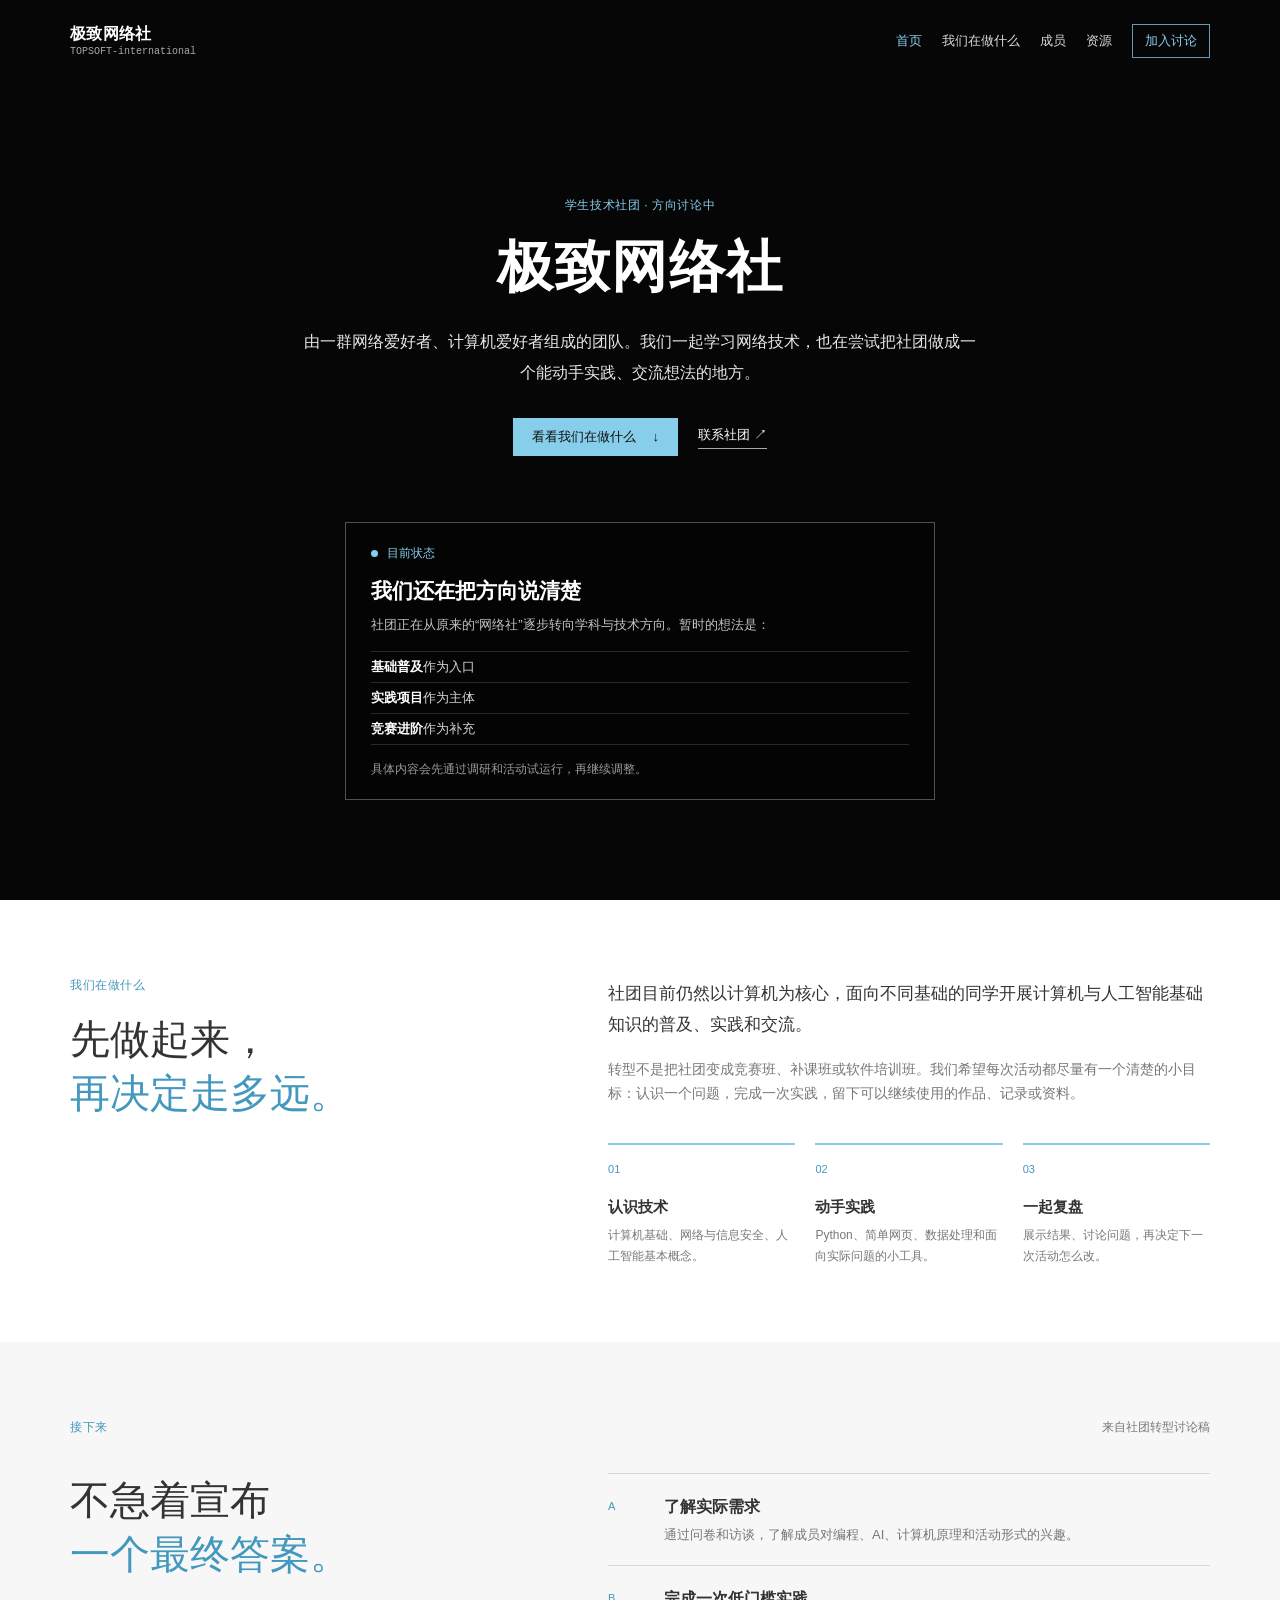
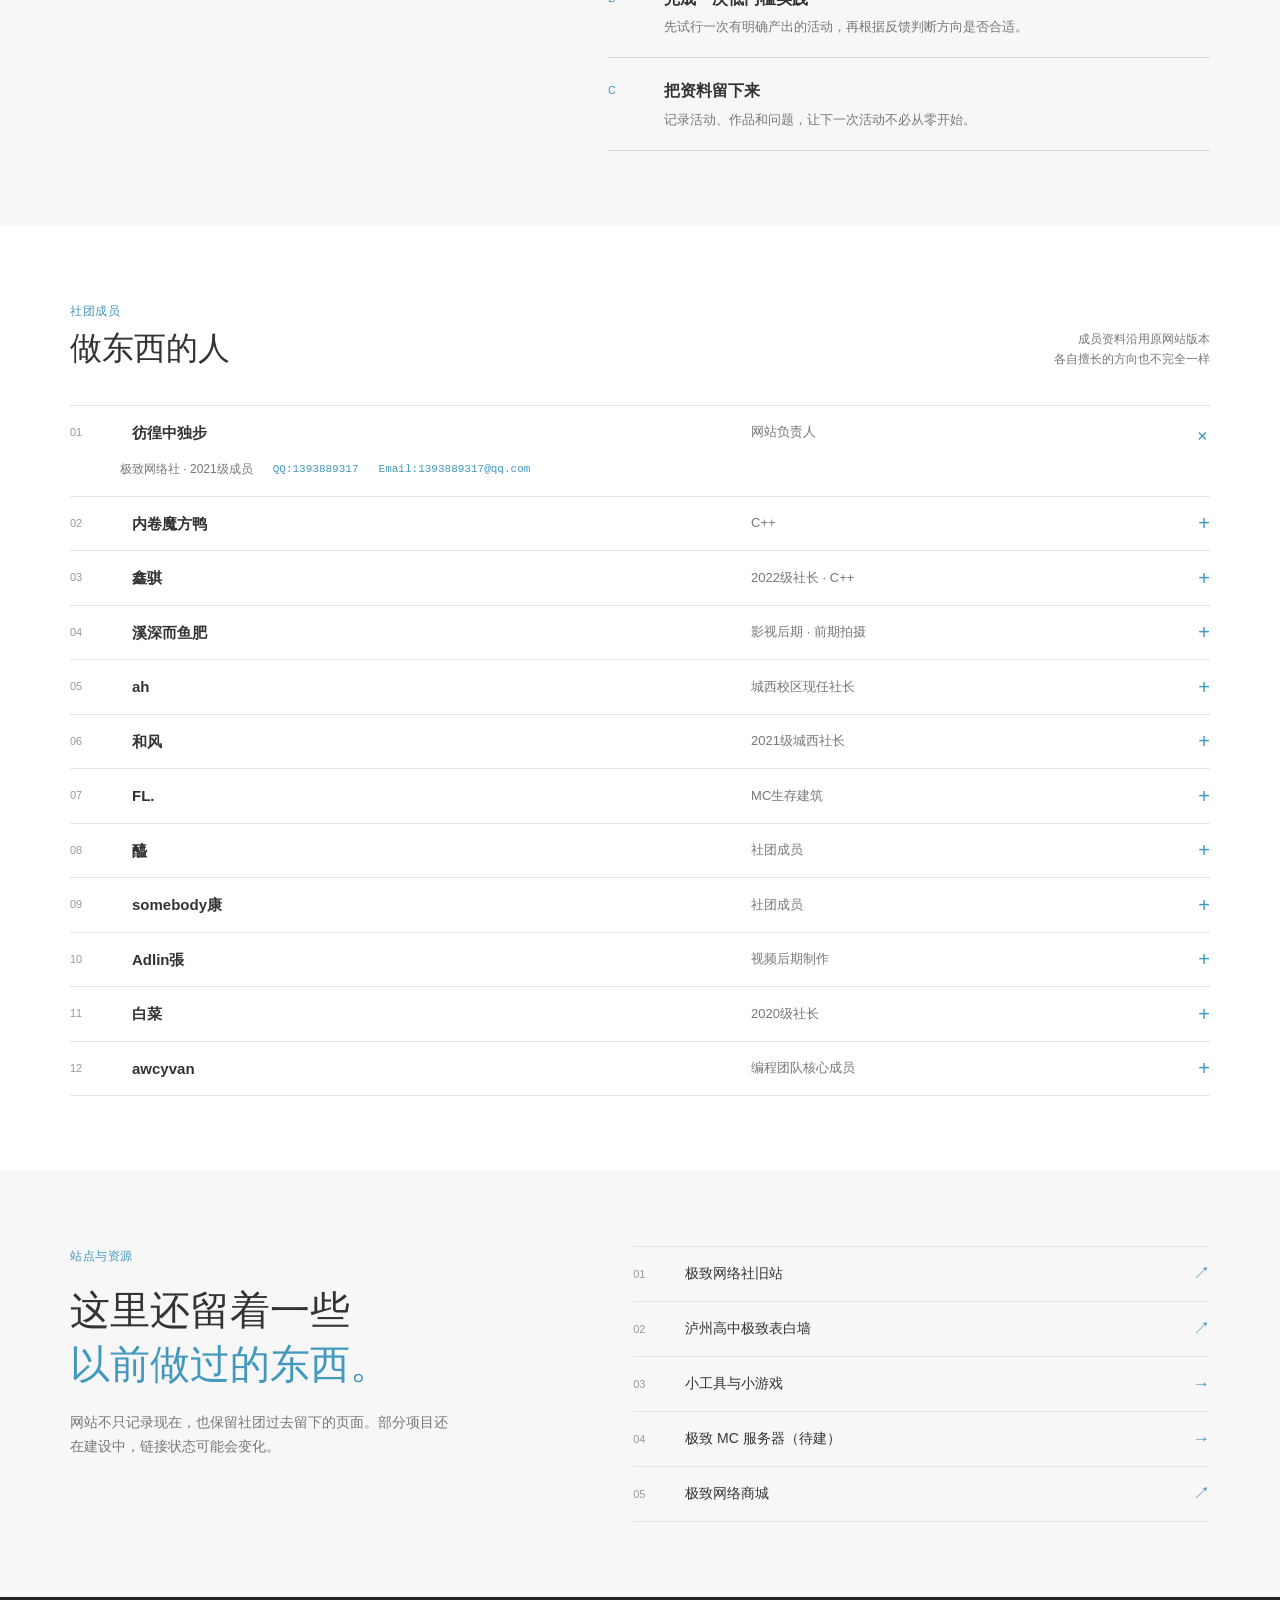
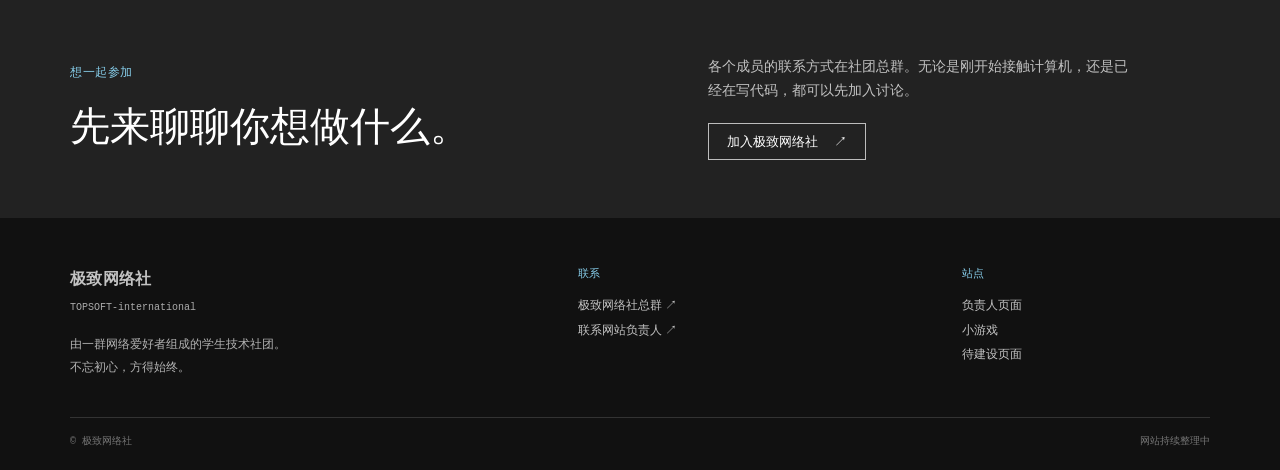
==== index.html @ 4ab28e4f "v0.1 (with ai)" ====
<!doctype html>
<html lang="zh-CN">
<head>
  <meta charset="utf-8">
  <meta name="viewport" content="width=device-width, initial-scale=1">
  <title>极致网络社 · TOPSOFT-international</title>
  <meta name="description" content="极致网络社 TOPSOFT-international：由高中生维护的计算机技术社团。">
  <meta name="author" content="极致网络社">
  <link rel="icon" href="static/vge.ico">
  <link rel="stylesheet" href="static/css/modern.css">
</head>
<body>
  <a class="skip-link" href="#main">跳到主要内容</a>

  <header class="site-header" id="header">
    <div class="shell header-inner">
      <a class="brand" href="#top" aria-label="返回首页">
        <span>
          <strong>极致网络社</strong>
          <small>TOPSOFT-international</small>
        </span>
      </a>

      <button class="menu-toggle" type="button" aria-expanded="false" aria-controls="site-nav">
        <span class="menu-icon" aria-hidden="true"><i></i><i></i><i></i></span>
        <span class="sr-only">打开导航</span>
      </button>

      <nav class="site-nav" id="site-nav" aria-label="主导航">
        <a class="is-active" href="#top">首页</a>
        <a href="#about">我们在做什么</a>
        <a href="#team">成员</a>
        <a href="#resources">资源</a>
        <a class="nav-join" href="https://qm.qq.com/cgi-bin/qm/qr?k=X78BXS3GPqKQI8qZFkBOYeE2OFZiVRZ5&amp;jump_from=webapi&amp;authKey=dlEL1zpl6dccUEoHBJ4lcfcyebdSodxH7apOvu3MW9T4zhwl5leeJUyWDfdWJ1bE" target="_blank" rel="noopener">加入讨论</a>
      </nav>
    </div>
  </header>

  <main id="main">
    <section class="hero" id="top" aria-labelledby="hero-title">
      <div class="shell hero-grid">
        <div class="hero-copy">
          <p class="eyebrow">学生技术社团 · 方向讨论中</p>
          <h1 id="hero-title">极致网络社</h1>
          <p class="hero-lead">由一群网络爱好者、计算机爱好者组成的团队。我们一起学习网络技术，也在尝试把社团做成一个能动手实践、交流想法的地方。</p>
          <div class="hero-actions">
            <a class="button button-primary" href="#about">看看我们在做什么 <span aria-hidden="true">↓</span></a>
            <a class="text-link" href="https://qm.qq.com/cgi-bin/qm/qr?k=X78BXS3GPqKQI8qZFkBOYeE2OFZiVRZ5&amp;jump_from=webapi&amp;authKey=dlEL1zpl6dccUEoHBJ4lcfcyebdSodxH7apOvu3MW9T4zhwl5leeJUyWDfdWJ1bE" target="_blank" rel="noopener">联系社团 <span aria-hidden="true">↗</span></a>
          </div>
        </div>

        <aside class="direction-note" aria-labelledby="direction-title">
          <div class="note-topline"><span class="status-dot" aria-hidden="true"></span> 目前状态</div>
          <h2 id="direction-title">我们还在把方向说清楚</h2>
          <p>社团正在从原来的“网络社”逐步转向学科与技术方向。暂时的想法是：</p>
          <ul>
            <li><strong>基础普及</strong>作为入口</li>
            <li><strong>实践项目</strong>作为主体</li>
            <li><strong>竞赛进阶</strong>作为补充</li>
          </ul>
          <p class="note-foot">具体内容会先通过调研和活动试运行，再继续调整。</p>
        </aside>
      </div>
    </section>

    <section class="section intro-section" id="about" aria-labelledby="about-title">
      <div class="shell two-column">
        <div class="section-heading">
          <p class="eyebrow">我们在做什么</p>
          <h2 id="about-title">先做起来，<br><em>再决定走多远。</em></h2>
        </div>
        <div class="section-copy">
          <p class="lead">社团目前仍然以计算机为核心，面向不同基础的同学开展计算机与人工智能基础知识的普及、实践和交流。</p>
          <p>转型不是把社团变成竞赛班、补课班或软件培训班。我们希望每次活动都尽量有一个清楚的小目标：认识一个问题，完成一次实践，留下可以继续使用的作品、记录或资料。</p>
          <div class="principles" aria-label="社团当前的三个方向">
            <div class="principle"><span>01</span><h3>认识技术</h3><p>计算机基础、网络与信息安全、人工智能基本概念。</p></div>
            <div class="principle"><span>02</span><h3>动手实践</h3><p>Python、简单网页、数据处理和面向实际问题的小工具。</p></div>
            <div class="principle"><span>03</span><h3>一起复盘</h3><p>展示结果、讨论问题，再决定下一次活动怎么改。</p></div>
          </div>
        </div>
      </div>
    </section>

    <section class="section plan-section" aria-labelledby="plan-title">
      <div class="shell">
        <div class="section-label-row">
          <p class="eyebrow">接下来</p>
          <p class="section-aside">来自社团转型讨论稿</p>
        </div>
        <div class="plan-layout">
          <h2 id="plan-title">不急着宣布<br><em>一个最终答案。</em></h2>
          <div class="plan-list">
            <div class="plan-item"><span class="plan-number">A</span><div><h3>了解实际需求</h3><p>通过问卷和访谈，了解成员对编程、AI、计算机原理和活动形式的兴趣。</p></div></div>
            <div class="plan-item"><span class="plan-number">B</span><div><h3>完成一次低门槛实践</h3><p>先试行一次有明确产出的活动，再根据反馈判断方向是否合适。</p></div></div>
            <div class="plan-item"><span class="plan-number">C</span><div><h3>把资料留下来</h3><p>记录活动、作品和问题，让下一次活动不必从零开始。</p></div></div>
          </div>
        </div>
      </div>
    </section>

    <section class="section team-section" id="team" aria-labelledby="team-title">
      <div class="shell">
        <div class="section-label-row">
          <div><p class="eyebrow">社团成员</p><h2 id="team-title">做东西的人</h2></div>
          <p class="section-aside">成员资料沿用原网站版本<br>各自擅长的方向也不完全一样</p>
        </div>
        <div class="member-list">
          <details class="member" open><summary><span class="member-index">01</span><span class="member-name">彷徨中独步</span><span class="member-role">网站负责人</span><span class="member-arrow">+</span></summary><div class="member-info">极致网络社 · 2021级成员 <span>QQ:1393889317</span> <span>Email:1393889317@qq.com</span></div></details>
          <details class="member"><summary><span class="member-index">02</span><span class="member-name">内卷魔方鸭</span><span class="member-role">C++</span><span class="member-arrow">+</span></summary><div class="member-info">极致网络社 · 2022级成员 <span>QQ:3260893736</span> <span>Email:3260893736@qq.com</span></div></details>
          <details class="member"><summary><span class="member-index">03</span><span class="member-name">鑫骐</span><span class="member-role">2022级社长 · C++</span><span class="member-arrow">+</span></summary><div class="member-info">极致网络社 <span>QQ:3156477473</span> <span>Email:3156477473@qq.com</span></div></details>
          <details class="member"><summary><span class="member-index">04</span><span class="member-name">溪深而鱼肥</span><span class="member-role">影视后期 · 前期拍摄</span><span class="member-arrow">+</span></summary><div class="member-info">极致网络社 · 2021级社长 <span>QQ:2494812413</span> <span>Email:2494812413@qq.com</span></div></details>
          <details class="member"><summary><span class="member-index">05</span><span class="member-name">ah</span><span class="member-role">城西校区现任社长</span><span class="member-arrow">+</span></summary><div class="member-info">极致网络社 · 2022级成员 <span>QQ:3565756799</span> <span>Email:3565756799@qq.com</span></div></details>
          <details class="member"><summary><span class="member-index">06</span><span class="member-name">和风</span><span class="member-role">2021级城西社长</span><span class="member-arrow">+</span></summary><div class="member-info">极致网络社 <span>QQ:2325194851</span> <span>Email:2325194851@qq.com</span></div></details>
          <details class="member"><summary><span class="member-index">07</span><span class="member-name">FL.</span><span class="member-role">MC生存建筑</span><span class="member-arrow">+</span></summary><div class="member-info">极致网络社 · 2022级成员 <span>QQ:2775184711</span> <span>Email:2775184711@qq.com</span></div></details>
          <details class="member"><summary><span class="member-index">08</span><span class="member-name">醯</span><span class="member-role">社团成员</span><span class="member-arrow">+</span></summary><div class="member-info">极致网络社 · 2022级成员 <span>QQ:1719387447</span> <span>Email:1719387447@qq.com</span></div></details>
          <details class="member"><summary><span class="member-index">09</span><span class="member-name">somebody康</span><span class="member-role">社团成员</span><span class="member-arrow">+</span></summary><div class="member-info">极致网络社 · 2021级成员 · 抽象带师，超级舟批（应本人要求修改） <span>QQ:2579311246</span> <span>Email:2579311246@qq.com</span></div></details>
          <details class="member"><summary><span class="member-index">10</span><span class="member-name">Adlin張</span><span class="member-role">视频后期制作</span><span class="member-arrow">+</span></summary><div class="member-info">极致网络社 · 2019级成员 <span>QQ:2430956729</span> <span>Email:2430956729@qq.com</span></div></details>
          <details class="member"><summary><span class="member-index">11</span><span class="member-name">白菜</span><span class="member-role">2020级社长</span><span class="member-arrow">+</span></summary><div class="member-info">极致网络社 · 应本人要求暂时留空 <span>QQ:1229495152</span> <span>Email:1229495152@qq.com</span></div></details>
          <details class="member"><summary><span class="member-index">12</span><span class="member-name">awcyvan</span><span class="member-role">编程团队核心成员</span><span class="member-arrow">+</span></summary><div class="member-info">极致网络社 · 2021级成员 <a href="awcyvan.html">查看负责人页面 →</a> <span>QQ:3107918016</span> <span>Email:3107918016@qq.com</span></div></details>
        </div>
      </div>
    </section>

    <section class="section resources-section" id="resources" aria-labelledby="resources-title">
      <div class="shell resources-layout">
        <div>
          <p class="eyebrow">站点与资源</p>
          <h2 id="resources-title">这里还留着一些<br><em>以前做过的东西。</em></h2>
          <p class="resource-intro">网站不只记录现在，也保留社团过去留下的页面。部分项目还在建设中，链接状态可能会变化。</p>
        </div>
        <div class="resource-links">
          <a href="https://awcyvan.github.io/exclub.github.io/" target="_blank" rel="noopener"><span>01</span><strong>极致网络社旧站</strong><i>↗</i></a>
          <a href="https://love.exclub.top" target="_blank" rel="noopener"><span>02</span><strong>泸州高中极致表白墙</strong><i>↗</i></a>
          <a href="./clock.html"><span>03</span><strong>小工具与小游戏</strong><i>→</i></a>
          <a href="./404.html"><span>04</span><strong>极致 MC 服务器（待建）</strong><i>→</i></a>
          <a href="http://shop.exclub.top/" target="_blank" rel="noopener"><span>05</span><strong>极致网络商城</strong><i>↗</i></a>
        </div>
      </div>
    </section>

    <section class="join-section" id="join" aria-labelledby="join-title">
      <div class="shell join-inner">
        <div><p class="eyebrow">想一起参加</p><h2 id="join-title">先来聊聊你想做什么。</h2></div>
        <div><p>各个成员的联系方式在社团总群。无论是刚开始接触计算机，还是已经在写代码，都可以先加入讨论。</p><a class="button button-light" href="https://qm.qq.com/cgi-bin/qm/qr?k=X78BXS3GPqKQI8qZFkBOYeE2OFZiVRZ5&amp;jump_from=webapi&amp;authKey=dlEL1zpl6dccUEoHBJ4lcfcyebdSodxH7apOvu3MW9T4zhwl5leeJUyWDfdWJ1bE" target="_blank" rel="noopener">加入极致网络社 <span aria-hidden="true">↗</span></a></div>
      </div>
    </section>
  </main>

  <footer class="site-footer">
    <div class="shell footer-grid">
      <div><a class="brand footer-brand" href="#top"><span><strong>极致网络社</strong><small>TOPSOFT-international</small></span></a><p>由一群网络爱好者组成的学生技术社团。<br>不忘初心，方得始终。</p></div>
      <div><p class="footer-label">联系</p><a href="https://qm.qq.com/cgi-bin/qm/qr?k=X78BXS3GPqKQI8qZFkBOYeE2OFZiVRZ5&amp;jump_from=webapi&amp;authKey=dlEL1zpl6dccUEoHBJ4lcfcyebdSodxH7apOvu3MW9T4zhwl5leeJUyWDfdWJ1bE" target="_blank" rel="noopener">极致网络社总群 ↗</a><br><a href="https://tool.gljlw.com/qq/?qq=1393889317" target="_blank" rel="noopener">联系网站负责人 ↗</a></div>
      <div><p class="footer-label">站点</p><a href="./awcyvan.html">负责人页面</a><br><a href="./memorygame.html">小游戏</a><br><a href="./404.html">待建设页面</a></div>
    </div>
    <div class="shell footer-bottom"><span>© 极致网络社</span><span>网站持续整理中</span></div>
  </footer>

  <script src="static/js/site.js"></script>
</body>
</html>
---- static/css/modern.css ----
@charset "UTF-8";

/* A deliberately simple, old-school club site palette. */
:root {
  --ink: #333;
  --muted: #777;
  --line: #e5e5e5;
  --paper: #fff;
  --soft: #f7f7f7;
  --blue: #87ceeb;
  --blue-dark: #4398bd;
  --night: #111;
  --shell: min(1140px, calc(100% - 30px));
}

* { box-sizing: border-box; }

html { scroll-behavior: smooth; }

body {
  margin: 0;
  background: var(--paper);
  color: var(--ink);
  font-family: "Open Sans", Arial, "Microsoft YaHei", sans-serif;
  font-size: 15px;
  line-height: 1.7;
  -webkit-font-smoothing: antialiased;
}

body, a, button { cursor: default; }
a, button { cursor: pointer; }
a { color: inherit; text-decoration: none; }
a:hover, a:focus { color: var(--blue-dark); }
img { max-width: 100%; }

.shell { width: var(--shell); margin: 0 auto; }
.sr-only {
  position: absolute;
  width: 1px;
  height: 1px;
  padding: 0;
  margin: -1px;
  overflow: hidden;
  clip: rect(0, 0, 0, 0);
  white-space: nowrap;
  border: 0;
}
.skip-link {
  position: absolute;
  left: 15px;
  top: -50px;
  z-index: 100;
  padding: 7px 12px;
  background: var(--blue);
  color: #111;
}
.skip-link:focus { top: 12px; }

/* The old site keeps a small transparent header over the opening image. */
.site-header {
  position: fixed;
  z-index: 20;
  top: 0;
  width: 100%;
  padding: 20px 0;
  color: #fff;
  transition: background-color .2s ease, padding .2s ease;
}
.site-header.is-scrolled {
  padding: 13px 0;
  background: rgba(0, 0, 0, .92);
}
.header-inner {
  min-height: 42px;
  display: flex;
  align-items: center;
  justify-content: space-between;
  gap: 25px;
}
.brand {
  display: inline-flex;
  align-items: center;
  color: #fff;
  line-height: 1.2;
}
.brand:hover { color: #fff; }
.brand-mark { display: none; }
.brand strong, .brand small { display: block; }
.brand strong {
  font-size: 16px;
  font-weight: 600;
  letter-spacing: .02em;
}
.brand small {
  margin-top: 2px;
  color: rgba(255,255,255,.65);
  font-family: monospace;
  font-size: 10px;
}
.site-nav {
  display: flex;
  align-items: center;
  gap: 20px;
  font-size: 13px;
}
.site-nav a {
  padding: 5px 0;
  color: rgba(255,255,255,.85);
}
.site-nav a:hover, .site-nav a:focus, .site-nav a.is-active { color: var(--blue); }
.site-nav .nav-join {
  padding: 5px 12px;
  border: 1px solid rgba(135,206,235,.75);
  color: var(--blue);
}
.site-nav .nav-join:hover, .site-nav .nav-join:focus {
  background: var(--blue);
  color: #111;
}
.menu-toggle {
  display: none;
  border: 0;
  padding: 8px;
  background: transparent;
  color: #fff;
}
.menu-icon { display: grid; gap: 4px; width: 22px; }
.menu-icon i { display: block; height: 1px; background: currentColor; }

/* Full-height photograph and centered copy, like the original landing page. */
.hero {
  position: relative;
  min-height: 100vh;
  padding: 170px 0 75px;
  overflow: hidden;
  background: #111 url("../images/bg.png") center / cover no-repeat;
  color: #fff;
}
.hero::before {
  content: "";
  position: absolute;
  inset: 0;
  background: rgba(0,0,0,.66);
}
.hero::after { display: none; }
.hero-grid {
  position: relative;
  z-index: 1;
  max-width: 850px;
  margin: 0 auto;
  text-align: center;
}
.hero-copy { padding: 25px 0 0; }
.eyebrow {
  margin: 0 0 17px;
  color: var(--blue-dark);
  font-family: Arial, sans-serif;
  font-size: 12px;
  letter-spacing: .05em;
}
.hero .eyebrow, .join-section .eyebrow { color: var(--blue); }
.hero h1 {
  margin: 0 0 25px;
  font-size: clamp(34px, 5vw, 56px);
  font-weight: 600;
  letter-spacing: .02em;
  line-height: 1.25;
}
.hero-lead {
  max-width: 680px;
  margin: 0 auto;
  color: rgba(255,255,255,.9);
  font-size: 16px;
  line-height: 1.9;
}
.hero-actions {
  display: flex;
  justify-content: center;
  align-items: center;
  gap: 20px;
  margin-top: 30px;
}
.button {
  display: inline-flex;
  align-items: center;
  gap: 16px;
  padding: 8px 18px;
  border: 1px solid transparent;
  font-size: 13px;
  line-height: 1.5;
  transition: background-color .2s ease, color .2s ease, border-color .2s ease;
}
.button-primary { background: var(--blue); color: #111; }
.button-primary:hover, .button-primary:focus { background: #fff; color: #111; }
.text-link {
  padding-bottom: 2px;
  border-bottom: 1px solid rgba(255,255,255,.65);
  color: #fff;
  font-size: 13px;
}
.text-link:hover, .text-link:focus { border-color: var(--blue); color: var(--blue); }
.direction-note {
  max-width: 590px;
  margin: 66px auto 0;
  padding: 20px 25px 18px;
  border: 1px solid rgba(255,255,255,.3);
  background: rgba(0,0,0,.4);
  text-align: left;
}
.direction-note::before { display: none; }
.note-topline {
  color: var(--blue);
  font-size: 12px;
}
.status-dot {
  display: inline-block;
  width: 7px;
  height: 7px;
  margin-right: 6px;
  border-radius: 50%;
  background: var(--blue);
}
.direction-note h2 { margin: 13px 0 8px; font-size: 21px; font-weight: 600; line-height: 1.4; }
.direction-note p { margin: 0; color: rgba(255,255,255,.76); font-size: 13px; line-height: 1.8; }
.direction-note ul { margin: 14px 0; padding: 0; list-style: none; color: rgba(255,255,255,.84); font-size: 13px; }
.direction-note li { padding: 4px 0; border-top: 1px solid rgba(255,255,255,.15); }
.direction-note li:last-child { border-bottom: 1px solid rgba(255,255,255,.15); }
.direction-note li strong { color: #fff; font-weight: 600; }
.direction-note .note-foot { color: rgba(255,255,255,.6); font-size: 12px; }
.hero-rule { display: none; }

.section { padding: 75px 0; }
.two-column {
  display: grid;
  grid-template-columns: .8fr 1.2fr;
  gap: 12%;
}
.section-heading h2, .plan-layout h2, .resources-layout h2 {
  margin: 0;
  font-size: clamp(28px, 4vw, 40px);
  font-weight: 400;
  line-height: 1.35;
}
h2 em { color: var(--blue-dark); font-style: normal; }
.section-copy { padding-top: 3px; }
.section-copy > p { max-width: 650px; margin: 0 0 17px; color: var(--muted); font-size: 14px; }
.section-copy .lead { color: var(--ink); font-size: 17px; line-height: 1.85; }
.principles { display: grid; grid-template-columns: repeat(3, 1fr); gap: 20px; margin-top: 38px; }
.principle { padding-top: 10px; border-top: 2px solid var(--blue); }
.principle span, .plan-number, .member-index, .resource-links span, .footer-label {
  color: var(--blue-dark);
  font-family: Arial, sans-serif;
  font-size: 11px;
}
.principle h3 { margin: 13px 0 6px; font-size: 15px; font-weight: 600; }
.principle p { margin: 0; color: var(--muted); font-size: 12px; line-height: 1.75; }

.plan-section { background: var(--soft); }
.section-label-row {
  display: flex;
  align-items: end;
  justify-content: space-between;
  gap: 25px;
  margin-bottom: 35px;
}
.section-label-row .eyebrow { margin-bottom: 0; }
.section-label-row h2 { margin: 7px 0 0; font-size: 32px; font-weight: 400; line-height: 1.3; }
.section-aside { margin: 0; color: var(--muted); font-size: 12px; line-height: 1.7; text-align: right; }
.plan-layout { display: grid; grid-template-columns: .8fr 1.2fr; gap: 12%; }
.plan-list { border-top: 1px solid #d8d8d8; }
.plan-item { display: grid; grid-template-columns: 42px 1fr; gap: 14px; padding: 19px 0; border-bottom: 1px solid #d8d8d8; }
.plan-number { padding-top: 4px; }
.plan-item h3 { margin: 0 0 4px; font-size: 16px; font-weight: 600; }
.plan-item p { max-width: 600px; margin: 0; color: var(--muted); font-size: 13px; }

.team-section { background: #fff; }
.member-list { border-top: 1px solid var(--line); }
.member { border-bottom: 1px solid var(--line); }
.member summary {
  display: grid;
  grid-template-columns: 50px minmax(160px, 1fr) minmax(160px, .7fr) 22px;
  align-items: center;
  gap: 12px;
  padding: 14px 0;
  list-style: none;
  cursor: pointer;
}
.member summary::-webkit-details-marker { display: none; }
.member summary:hover .member-name { color: var(--blue-dark); }
.member-index { color: #999; }
.member-name { font-size: 15px; font-weight: 600; }
.member-role { color: var(--muted); font-size: 13px; }
.member-arrow { color: var(--blue-dark); font-size: 20px; line-height: 1; text-align: right; }
.member[open] .member-arrow { transform: rotate(45deg); }
.member-info { display: flex; flex-wrap: wrap; align-items: center; gap: 7px 20px; padding: 0 20px 16px 50px; color: var(--muted); font-size: 12px; }
.member-info span { color: var(--blue-dark); font-family: monospace; font-size: 11px; }

.resources-section { background: var(--soft); }
.resources-layout { display: grid; grid-template-columns: .85fr 1.15fr; gap: 12%; }
.resource-intro { max-width: 390px; margin: 20px 0 0; color: var(--muted); font-size: 14px; }
.resource-links { border-top: 1px solid var(--line); }
.resource-links a { display: grid; grid-template-columns: 40px 1fr 20px; align-items: center; gap: 12px; min-height: 55px; border-bottom: 1px solid var(--line); }
.resource-links a:hover, .resource-links a:focus { color: var(--blue-dark); }
.resource-links span { color: #999; }
.resource-links strong { font-size: 14px; font-weight: 400; }
.resource-links i { color: var(--blue-dark); font-size: 17px; font-style: normal; text-align: right; }

.join-section { padding: 58px 0; background: #222; color: #fff; }
.join-inner { display: grid; grid-template-columns: 1fr 1fr; gap: 12%; align-items: center; }
.join-inner h2 { margin: 0; font-size: clamp(27px, 4vw, 40px); font-weight: 400; line-height: 1.35; }
.join-inner > div:last-child p { max-width: 430px; margin: 0 0 20px; color: rgba(255,255,255,.72); font-size: 14px; }
.button-light { border-color: rgba(255,255,255,.7); color: #fff; }
.button-light:hover, .button-light:focus { border-color: var(--blue); background: var(--blue); color: #111; }

.site-footer { padding: 45px 0 20px; background: #111; color: rgba(255,255,255,.68); font-size: 12px; }
.footer-grid { display: grid; grid-template-columns: 1.5fr 1fr 1fr; gap: 12%; padding-bottom: 38px; }
.footer-brand { margin-bottom: 15px; }
.footer-grid p { margin: 0; line-height: 1.9; }
.footer-grid a { color: rgba(255,255,255,.75); line-height: 2.05; }
.footer-grid a:hover, .footer-grid a:focus { color: var(--blue); }
.footer-label { margin-bottom: 9px !important; color: var(--blue) !important; }
.footer-bottom { display: flex; justify-content: space-between; padding-top: 15px; border-top: 1px solid rgba(255,255,255,.14); color: rgba(255,255,255,.42); font-family: monospace; font-size: 10px; }

@media (max-width: 800px) {
  :root { --shell: calc(100% - 30px); }
  .site-header { padding: 13px 0; }
  .header-inner { min-height: 40px; }
  .menu-toggle { display: block; }
  .site-nav {
    position: absolute;
    top: 66px;
    right: 15px;
    left: 15px;
    display: grid;
    gap: 0;
    padding: 8px 18px 14px;
    background: rgba(0,0,0,.96);
    opacity: 0;
    pointer-events: none;
    transform: translateY(-8px);
    transition: opacity .2s ease, transform .2s ease;
  }
  .menu-open .site-nav { opacity: 1; pointer-events: auto; transform: translateY(0); }
  .site-nav a { padding: 9px 0; border-bottom: 1px solid rgba(255,255,255,.12); }
  .site-nav .nav-join { margin-top: 8px; padding: 8px 12px; text-align: center; }
  .hero { padding-top: 135px; }
  .hero-grid, .two-column, .plan-layout, .resources-layout, .join-inner { grid-template-columns: 1fr; gap: 38px; }
  .direction-note { margin-top: 45px; }
  .section { padding: 62px 0; }
  .principles { gap: 14px; }
  .section-label-row { align-items: flex-start; flex-direction: column; gap: 10px; margin-bottom: 27px; }
  .section-aside { text-align: left; }
  .member summary { grid-template-columns: 35px 1fr 22px; gap: 8px; }
  .member-role { grid-column: 2; grid-row: 2; font-size: 12px; }
  .member-arrow { grid-column: 3; grid-row: 1 / span 2; }
  .member-info { padding-left: 35px; }
  .footer-grid { grid-template-columns: 1fr 1fr; gap: 25px; }
  .footer-grid > div:first-child { grid-column: 1 / -1; }
}

@media (max-width: 460px) {
  .hero { min-height: 790px; }
  .hero h1 { font-size: 35px; }
  .hero-lead { font-size: 14px; }
  .hero-actions { align-items: flex-start; flex-direction: column; gap: 14px; }
  .principles { grid-template-columns: 1fr; gap: 18px; }
  .principle h3 { margin-top: 9px; }
  .footer-grid { grid-template-columns: 1fr; }
  .footer-grid > div:first-child { grid-column: auto; }
  .footer-bottom { align-items: flex-start; flex-direction: column; gap: 5px; }
}

@media (prefers-reduced-motion: reduce) {
  *, *::before, *::after { scroll-behavior: auto !important; transition-duration: .01ms !important; }
}
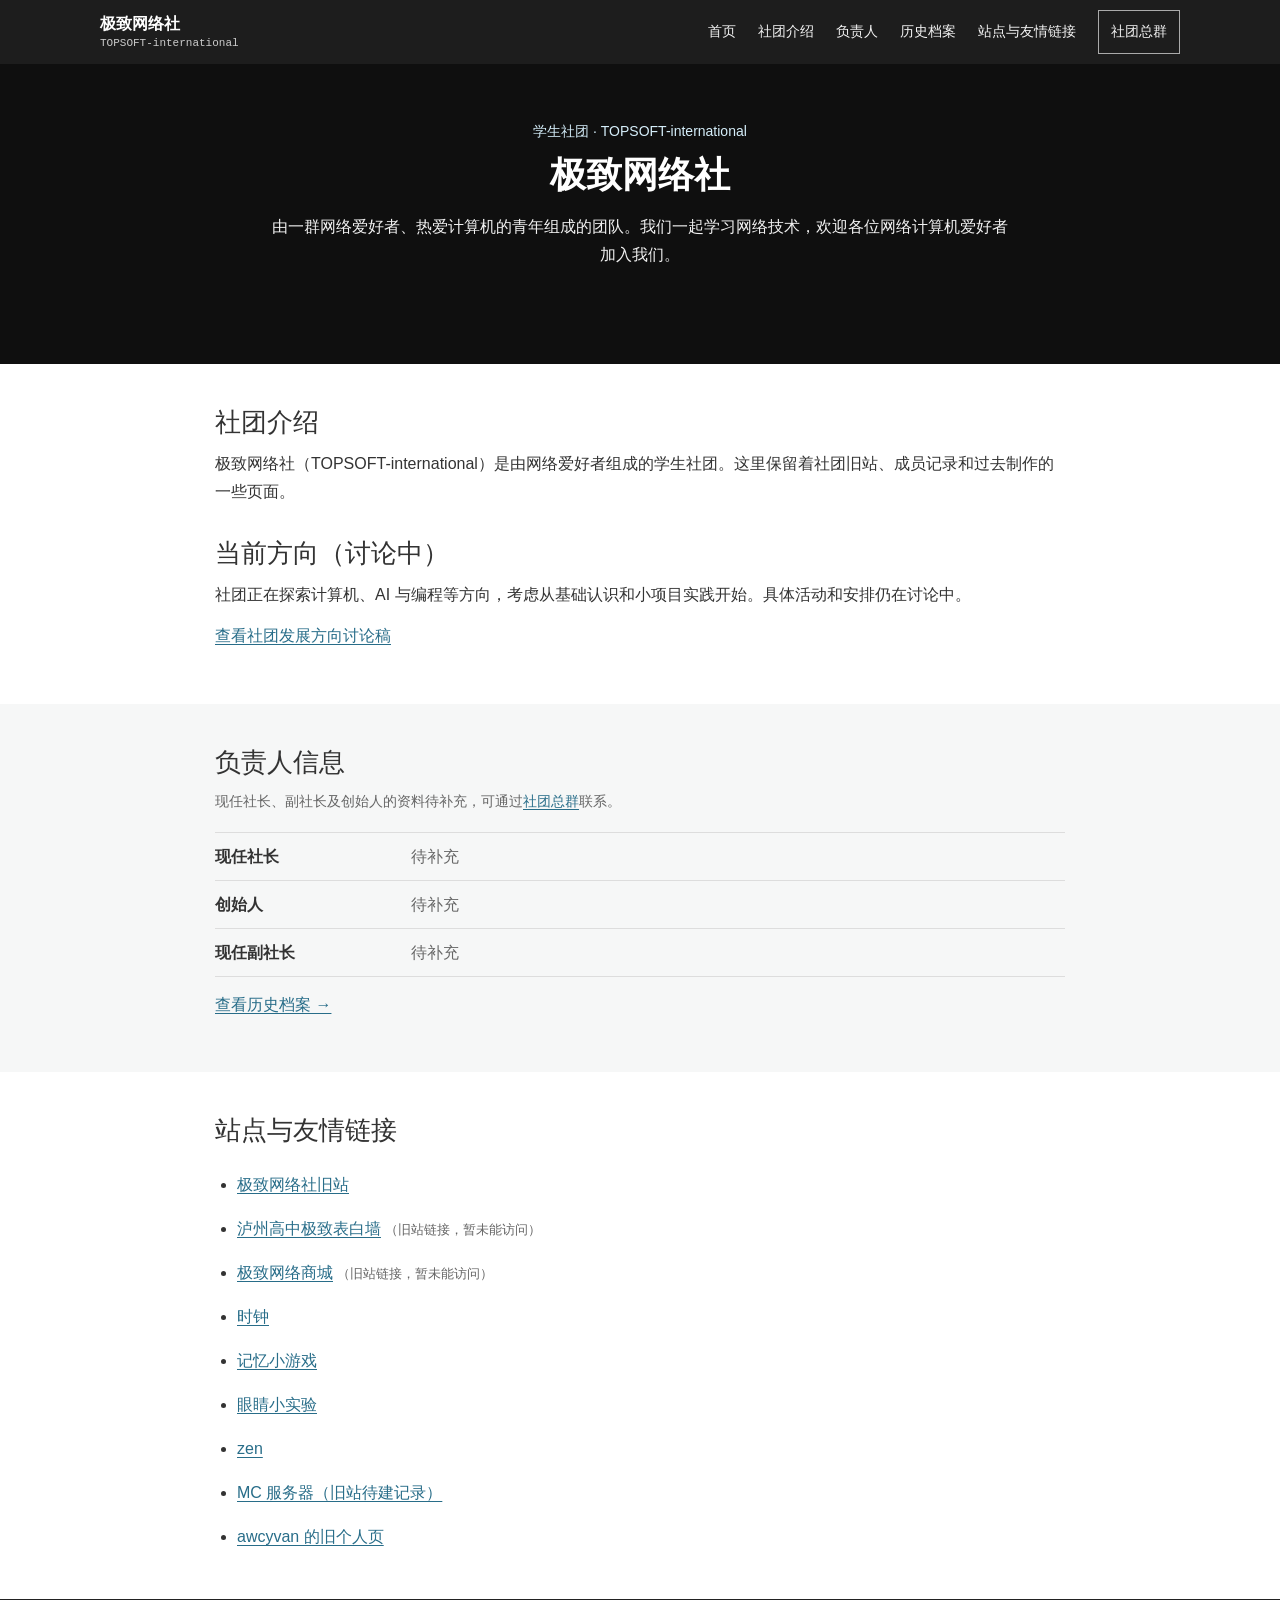
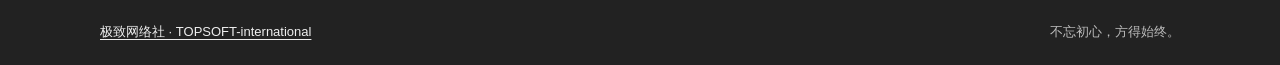
==== commit f2d9d4c1: "v0.20" ====
--- a/index.html
+++ b/index.html
@@ -4,157 +4,71 @@
   <meta charset="utf-8">
   <meta name="viewport" content="width=device-width, initial-scale=1">
   <title>极致网络社 · TOPSOFT-international</title>
-  <meta name="description" content="极致网络社 TOPSOFT-international：由高中生维护的计算机技术社团。">
-  <meta name="author" content="极致网络社">
+  <meta name="description" content="极致网络社 TOPSOFT-international：由网络爱好者、热爱计算机的青年组成的学生社团。">
   <link rel="icon" href="static/vge.ico">
   <link rel="stylesheet" href="static/css/modern.css">
 </head>
 <body>
   <a class="skip-link" href="#main">跳到主要内容</a>
-
   <header class="site-header" id="header">
     <div class="shell header-inner">
-      <a class="brand" href="#top" aria-label="返回首页">
-        <span>
-          <strong>极致网络社</strong>
-          <small>TOPSOFT-international</small>
-        </span>
-      </a>
-
-      <button class="menu-toggle" type="button" aria-expanded="false" aria-controls="site-nav">
-        <span class="menu-icon" aria-hidden="true"><i></i><i></i><i></i></span>
-        <span class="sr-only">打开导航</span>
-      </button>
-
+      <a class="brand" href="./" aria-label="极致网络社首页"><span><strong>极致网络社</strong><small>TOPSOFT-international</small></span></a>
+      <button class="menu-toggle" type="button" aria-expanded="false" aria-controls="site-nav" aria-label="打开导航"><span class="menu-icon" aria-hidden="true"><i></i><i></i><i></i></span></button>
       <nav class="site-nav" id="site-nav" aria-label="主导航">
-        <a class="is-active" href="#top">首页</a>
-        <a href="#about">我们在做什么</a>
-        <a href="#team">成员</a>
-        <a href="#resources">资源</a>
-        <a class="nav-join" href="https://qm.qq.com/cgi-bin/qm/qr?k=X78BXS3GPqKQI8qZFkBOYeE2OFZiVRZ5&amp;jump_from=webapi&amp;authKey=dlEL1zpl6dccUEoHBJ4lcfcyebdSodxH7apOvu3MW9T4zhwl5leeJUyWDfdWJ1bE" target="_blank" rel="noopener">加入讨论</a>
+        <a href="#top">首页</a>
+        <a href="#about">社团介绍</a>
+        <a href="#team">负责人</a>
+        <a href="people.html">历史档案</a>
+        <a href="#resources">站点与友情链接</a>
+        <a class="nav-join" href="https://qm.qq.com/cgi-bin/qm/qr?k=X78BXS3GPqKQI8qZFkBOYeE2OFZiVRZ5&amp;jump_from=webapi&amp;authKey=dlEL1zpl6dccUEoHBJ4lcfcyebdSodxH7apOvu3MW9T4zhwl5leeJUyWDfdWJ1bE" target="_blank" rel="noopener">社团总群</a>
       </nav>
     </div>
   </header>
-
   <main id="main">
     <section class="hero" id="top" aria-labelledby="hero-title">
-      <div class="shell hero-grid">
-        <div class="hero-copy">
-          <p class="eyebrow">学生技术社团 · 方向讨论中</p>
-          <h1 id="hero-title">极致网络社</h1>
-          <p class="hero-lead">由一群网络爱好者、计算机爱好者组成的团队。我们一起学习网络技术，也在尝试把社团做成一个能动手实践、交流想法的地方。</p>
-          <div class="hero-actions">
-            <a class="button button-primary" href="#about">看看我们在做什么 <span aria-hidden="true">↓</span></a>
-            <a class="text-link" href="https://qm.qq.com/cgi-bin/qm/qr?k=X78BXS3GPqKQI8qZFkBOYeE2OFZiVRZ5&amp;jump_from=webapi&amp;authKey=dlEL1zpl6dccUEoHBJ4lcfcyebdSodxH7apOvu3MW9T4zhwl5leeJUyWDfdWJ1bE" target="_blank" rel="noopener">联系社团 <span aria-hidden="true">↗</span></a>
-          </div>
-        </div>
-
-        <aside class="direction-note" aria-labelledby="direction-title">
-          <div class="note-topline"><span class="status-dot" aria-hidden="true"></span> 目前状态</div>
-          <h2 id="direction-title">我们还在把方向说清楚</h2>
-          <p>社团正在从原来的“网络社”逐步转向学科与技术方向。暂时的想法是：</p>
-          <ul>
-            <li><strong>基础普及</strong>作为入口</li>
-            <li><strong>实践项目</strong>作为主体</li>
-            <li><strong>竞赛进阶</strong>作为补充</li>
-          </ul>
-          <p class="note-foot">具体内容会先通过调研和活动试运行，再继续调整。</p>
-        </aside>
+      <div class="shell hero-grid"><p class="eyebrow">学生社团 · TOPSOFT-international</p><h1 id="hero-title">极致网络社</h1>
+        <p class="hero-lead">由一群网络爱好者、热爱计算机的青年组成的团队。我们一起学习网络技术，欢迎各位网络计算机爱好者加入我们。</p>
       </div>
     </section>
-
-    <section class="section intro-section" id="about" aria-labelledby="about-title">
-      <div class="shell two-column">
-        <div class="section-heading">
-          <p class="eyebrow">我们在做什么</p>
-          <h2 id="about-title">先做起来，<br><em>再决定走多远。</em></h2>
-        </div>
-        <div class="section-copy">
-          <p class="lead">社团目前仍然以计算机为核心，面向不同基础的同学开展计算机与人工智能基础知识的普及、实践和交流。</p>
-          <p>转型不是把社团变成竞赛班、补课班或软件培训班。我们希望每次活动都尽量有一个清楚的小目标：认识一个问题，完成一次实践，留下可以继续使用的作品、记录或资料。</p>
-          <div class="principles" aria-label="社团当前的三个方向">
-            <div class="principle"><span>01</span><h3>认识技术</h3><p>计算机基础、网络与信息安全、人工智能基本概念。</p></div>
-            <div class="principle"><span>02</span><h3>动手实践</h3><p>Python、简单网页、数据处理和面向实际问题的小工具。</p></div>
-            <div class="principle"><span>03</span><h3>一起复盘</h3><p>展示结果、讨论问题，再决定下一次活动怎么改。</p></div>
-          </div>
-        </div>
+    <section class="section" id="about" aria-labelledby="about-title">
+      <div class="shell content-narrow">
+        <h2 id="about-title">社团介绍</h2>
+        <p>极致网络社（TOPSOFT-international）是由网络爱好者组成的学生社团。这里保留着社团旧站、成员记录和过去制作的一些页面。</p>
+        <h2>当前方向（讨论中）</h2>
+        <p>社团正在探索计算机、AI 与编程等方向，考虑从基础认识和小项目实践开始。具体活动和安排仍在讨论中。</p>
+        <p><a href="https://github.com/zzh10425/club-work/blob/main/%E5%BA%94%E5%AF%B9%E7%AD%96%E7%95%A5.md">查看社团发展方向讨论稿</a></p>
       </div>
     </section>
-
-    <section class="section plan-section" aria-labelledby="plan-title">
-      <div class="shell">
-        <div class="section-label-row">
-          <p class="eyebrow">接下来</p>
-          <p class="section-aside">来自社团转型讨论稿</p>
-        </div>
-        <div class="plan-layout">
-          <h2 id="plan-title">不急着宣布<br><em>一个最终答案。</em></h2>
-          <div class="plan-list">
-            <div class="plan-item"><span class="plan-number">A</span><div><h3>了解实际需求</h3><p>通过问卷和访谈，了解成员对编程、AI、计算机原理和活动形式的兴趣。</p></div></div>
-            <div class="plan-item"><span class="plan-number">B</span><div><h3>完成一次低门槛实践</h3><p>先试行一次有明确产出的活动，再根据反馈判断方向是否合适。</p></div></div>
-            <div class="plan-item"><span class="plan-number">C</span><div><h3>把资料留下来</h3><p>记录活动、作品和问题，让下一次活动不必从零开始。</p></div></div>
-          </div>
-        </div>
+    <section class="section section-muted" id="team" aria-labelledby="team-title">
+      <div class="shell content-narrow">
+        <h2 id="team-title">负责人信息</h2>
+        <p class="section-intro">现任社长、副社长及创始人的资料待补充，可通过<a href="https://qm.qq.com/cgi-bin/qm/qr?k=X78BXS3GPqKQI8qZFkBOYeE2OFZiVRZ5&amp;jump_from=webapi&amp;authKey=dlEL1zpl6dccUEoHBJ4lcfcyebdSodxH7apOvu3MW9T4zhwl5leeJUyWDfdWJ1bE" target="_blank" rel="noopener">社团总群</a>联系。</p>
+        <dl class="leaders">
+          <div><dt>现任社长</dt><dd>待补充</dd></div>
+          <div><dt>创始人</dt><dd>待补充</dd></div>
+          <div><dt>现任副社长</dt><dd>待补充</dd></div>
+        </dl>
+        <p><a href="people.html">查看历史档案 →</a></p>
       </div>
     </section>
-
-    <section class="section team-section" id="team" aria-labelledby="team-title">
-      <div class="shell">
-        <div class="section-label-row">
-          <div><p class="eyebrow">社团成员</p><h2 id="team-title">做东西的人</h2></div>
-          <p class="section-aside">成员资料沿用原网站版本<br>各自擅长的方向也不完全一样</p>
-        </div>
-        <div class="member-list">
-          <details class="member" open><summary><span class="member-index">01</span><span class="member-name">彷徨中独步</span><span class="member-role">网站负责人</span><span class="member-arrow">+</span></summary><div class="member-info">极致网络社 · 2021级成员 <span>QQ:1393889317</span> <span>Email:1393889317@qq.com</span></div></details>
-          <details class="member"><summary><span class="member-index">02</span><span class="member-name">内卷魔方鸭</span><span class="member-role">C++</span><span class="member-arrow">+</span></summary><div class="member-info">极致网络社 · 2022级成员 <span>QQ:3260893736</span> <span>Email:3260893736@qq.com</span></div></details>
-          <details class="member"><summary><span class="member-index">03</span><span class="member-name">鑫骐</span><span class="member-role">2022级社长 · C++</span><span class="member-arrow">+</span></summary><div class="member-info">极致网络社 <span>QQ:3156477473</span> <span>Email:3156477473@qq.com</span></div></details>
-          <details class="member"><summary><span class="member-index">04</span><span class="member-name">溪深而鱼肥</span><span class="member-role">影视后期 · 前期拍摄</span><span class="member-arrow">+</span></summary><div class="member-info">极致网络社 · 2021级社长 <span>QQ:2494812413</span> <span>Email:2494812413@qq.com</span></div></details>
-          <details class="member"><summary><span class="member-index">05</span><span class="member-name">ah</span><span class="member-role">城西校区现任社长</span><span class="member-arrow">+</span></summary><div class="member-info">极致网络社 · 2022级成员 <span>QQ:3565756799</span> <span>Email:3565756799@qq.com</span></div></details>
-          <details class="member"><summary><span class="member-index">06</span><span class="member-name">和风</span><span class="member-role">2021级城西社长</span><span class="member-arrow">+</span></summary><div class="member-info">极致网络社 <span>QQ:2325194851</span> <span>Email:2325194851@qq.com</span></div></details>
-          <details class="member"><summary><span class="member-index">07</span><span class="member-name">FL.</span><span class="member-role">MC生存建筑</span><span class="member-arrow">+</span></summary><div class="member-info">极致网络社 · 2022级成员 <span>QQ:2775184711</span> <span>Email:2775184711@qq.com</span></div></details>
-          <details class="member"><summary><span class="member-index">08</span><span class="member-name">醯</span><span class="member-role">社团成员</span><span class="member-arrow">+</span></summary><div class="member-info">极致网络社 · 2022级成员 <span>QQ:1719387447</span> <span>Email:1719387447@qq.com</span></div></details>
-          <details class="member"><summary><span class="member-index">09</span><span class="member-name">somebody康</span><span class="member-role">社团成员</span><span class="member-arrow">+</span></summary><div class="member-info">极致网络社 · 2021级成员 · 抽象带师，超级舟批（应本人要求修改） <span>QQ:2579311246</span> <span>Email:2579311246@qq.com</span></div></details>
-          <details class="member"><summary><span class="member-index">10</span><span class="member-name">Adlin張</span><span class="member-role">视频后期制作</span><span class="member-arrow">+</span></summary><div class="member-info">极致网络社 · 2019级成员 <span>QQ:2430956729</span> <span>Email:2430956729@qq.com</span></div></details>
-          <details class="member"><summary><span class="member-index">11</span><span class="member-name">白菜</span><span class="member-role">2020级社长</span><span class="member-arrow">+</span></summary><div class="member-info">极致网络社 · 应本人要求暂时留空 <span>QQ:1229495152</span> <span>Email:1229495152@qq.com</span></div></details>
-          <details class="member"><summary><span class="member-index">12</span><span class="member-name">awcyvan</span><span class="member-role">编程团队核心成员</span><span class="member-arrow">+</span></summary><div class="member-info">极致网络社 · 2021级成员 <a href="awcyvan.html">查看负责人页面 →</a> <span>QQ:3107918016</span> <span>Email:3107918016@qq.com</span></div></details>
-        </div>
-      </div>
-    </section>
-
-    <section class="section resources-section" id="resources" aria-labelledby="resources-title">
-      <div class="shell resources-layout">
-        <div>
-          <p class="eyebrow">站点与资源</p>
-          <h2 id="resources-title">这里还留着一些<br><em>以前做过的东西。</em></h2>
-          <p class="resource-intro">网站不只记录现在，也保留社团过去留下的页面。部分项目还在建设中，链接状态可能会变化。</p>
-        </div>
-        <div class="resource-links">
-          <a href="https://awcyvan.github.io/exclub.github.io/" target="_blank" rel="noopener"><span>01</span><strong>极致网络社旧站</strong><i>↗</i></a>
-          <a href="https://love.exclub.top" target="_blank" rel="noopener"><span>02</span><strong>泸州高中极致表白墙</strong><i>↗</i></a>
-          <a href="./clock.html"><span>03</span><strong>小工具与小游戏</strong><i>→</i></a>
-          <a href="./404.html"><span>04</span><strong>极致 MC 服务器（待建）</strong><i>→</i></a>
-          <a href="http://shop.exclub.top/" target="_blank" rel="noopener"><span>05</span><strong>极致网络商城</strong><i>↗</i></a>
-        </div>
-      </div>
-    </section>
-
-    <section class="join-section" id="join" aria-labelledby="join-title">
-      <div class="shell join-inner">
-        <div><p class="eyebrow">想一起参加</p><h2 id="join-title">先来聊聊你想做什么。</h2></div>
-        <div><p>各个成员的联系方式在社团总群。无论是刚开始接触计算机，还是已经在写代码，都可以先加入讨论。</p><a class="button button-light" href="https://qm.qq.com/cgi-bin/qm/qr?k=X78BXS3GPqKQI8qZFkBOYeE2OFZiVRZ5&amp;jump_from=webapi&amp;authKey=dlEL1zpl6dccUEoHBJ4lcfcyebdSodxH7apOvu3MW9T4zhwl5leeJUyWDfdWJ1bE" target="_blank" rel="noopener">加入极致网络社 <span aria-hidden="true">↗</span></a></div>
+    <section class="section" id="resources" aria-labelledby="resources-title">
+      <div class="shell content-narrow">
+        <h2 id="resources-title">站点与友情链接</h2>
+        <ul class="link-list">
+          <li><a href="https://awcyvan.github.io/exclub.github.io/" target="_blank" rel="noopener">极致网络社旧站</a></li>
+          <li><a href="https://love.exclub.top" target="_blank" rel="noopener">泸州高中极致表白墙</a> <span class="small-note">（旧站链接，暂未能访问）</span></li>
+          <li><a href="http://shop.exclub.top/" target="_blank" rel="noopener">极致网络商城</a> <span class="small-note">（旧站链接，暂未能访问）</span></li>
+          <li><a href="clock.html">时钟</a></li>
+          <li><a href="memorygame.html">记忆小游戏</a></li>
+          <li><a href="eyes.html">眼睛小实验</a></li>
+          <li><a href="zen.html">zen</a></li>
+          <li><a href="404.html">MC 服务器（旧站待建记录）</a></li>
+          <li><a href="awcyvan.html">awcyvan 的旧个人页</a></li>
+        </ul>
       </div>
     </section>
   </main>
-
-  <footer class="site-footer">
-    <div class="shell footer-grid">
-      <div><a class="brand footer-brand" href="#top"><span><strong>极致网络社</strong><small>TOPSOFT-international</small></span></a><p>由一群网络爱好者组成的学生技术社团。<br>不忘初心，方得始终。</p></div>
-      <div><p class="footer-label">联系</p><a href="https://qm.qq.com/cgi-bin/qm/qr?k=X78BXS3GPqKQI8qZFkBOYeE2OFZiVRZ5&amp;jump_from=webapi&amp;authKey=dlEL1zpl6dccUEoHBJ4lcfcyebdSodxH7apOvu3MW9T4zhwl5leeJUyWDfdWJ1bE" target="_blank" rel="noopener">极致网络社总群 ↗</a><br><a href="https://tool.gljlw.com/qq/?qq=1393889317" target="_blank" rel="noopener">联系网站负责人 ↗</a></div>
-      <div><p class="footer-label">站点</p><a href="./awcyvan.html">负责人页面</a><br><a href="./memorygame.html">小游戏</a><br><a href="./404.html">待建设页面</a></div>
-    </div>
-    <div class="shell footer-bottom"><span>© 极致网络社</span><span>网站持续整理中</span></div>
-  </footer>
-
+  <footer class="site-footer"><div class="shell footer-inner"><a href="./">极致网络社 · TOPSOFT-international</a><span>不忘初心，方得始终。</span></div></footer>
   <script src="static/js/site.js"></script>
 </body>
 </html>
--- a/static/css/modern.css
+++ b/static/css/modern.css
@@ -1,375 +1,73 @@
 @charset "UTF-8";
-
-/* A deliberately simple, old-school club site palette. */
-:root {
-  --ink: #333;
-  --muted: #777;
-  --line: #e5e5e5;
-  --paper: #fff;
-  --soft: #f7f7f7;
-  --blue: #87ceeb;
-  --blue-dark: #4398bd;
-  --night: #111;
-  --shell: min(1140px, calc(100% - 30px));
+:root { --ink:#333; --muted:#666; --line:#ddd; --paper:#fff; --soft:#f6f7f7; --blue:#87ceeb; --blue-dark:#347f9e; --shell:min(1080px,calc(100% - 40px)); }
+* { box-sizing:border-box; }
+html { scroll-behavior:smooth; scroll-padding-top:76px; }
+body { margin:0; color:var(--ink); background:var(--paper); font:16px/1.7 Arial,"Microsoft YaHei",sans-serif; }
+a { color:#286d89; text-decoration:underline; text-underline-offset:3px; }
+a:hover { color:#17465a; }
+a:focus-visible,button:focus-visible,summary:focus-visible { outline:3px solid #287e9f; outline-offset:3px; }
+.shell { width:var(--shell); margin:0 auto; }
+.sr-only { position:absolute; width:1px;height:1px;padding:0;margin:-1px;overflow:hidden;clip:rect(0,0,0,0);white-space:nowrap;border:0; }
+.skip-link { position:absolute; z-index:50; top:-60px;left:12px;padding:8px 12px;background:white; }
+.skip-link:focus { top:8px; }
+.site-header { position:sticky;top:0;z-index:20;background:rgba(20,20,20,.96);color:white; }
+.header-inner { min-height:64px;display:flex;align-items:center;justify-content:space-between;gap:24px; }
+.brand { color:white;text-decoration:none;line-height:1.2; }
+.brand strong,.brand small { display:block; }
+.brand strong { font-size:16px;font-weight:600; }
+.brand small { margin-top:3px;color:#ccc;font:11px/1.2 monospace; }
+.site-nav { display:flex;align-items:center;gap:22px;font-size:14px; }
+.site-nav a { display:inline-flex;align-items:center;min-height:44px;color:#f4f4f4;text-decoration:none; }
+.site-nav a:hover,.site-nav a:focus-visible,.site-nav a[aria-current="page"] { color:var(--blue); }
+.site-nav .nav-join { padding:0 12px;border:1px solid #aaa; }
+.menu-toggle { display:none;width:44px;height:44px;align-items:center;justify-content:center;border:1px solid #888;background:transparent;color:white; }
+.menu-icon { display:grid;gap:5px;width:21px; }.menu-icon i { height:2px;background:currentColor; }
+.hero { min-height:300px;padding:56px 0 50px;background:#222 url("../images/bg.png") center 48%/cover no-repeat;color:white;position:relative; }
+.hero::before { content:"";position:absolute;inset:0;background:rgba(0,0,0,.55); }
+.hero-grid { position:relative;max-width:850px;text-align:center; }
+.hero .eyebrow { margin:0 0 8px;color:#d5eefa;font-size:14px; }
+.hero h1 { margin:0 0 14px;font-size:36px;line-height:1.3;font-weight:600; }
+.hero-lead { max-width:740px;margin:0 auto;color:#f1f1f1;font-size:16px;line-height:1.8; }
+.section { padding:40px 0; }
+.section-muted { background:var(--soft); }
+.content-narrow { max-width:850px; }
+.content-narrow h2 { margin:0 0 10px;font-size:26px;line-height:1.4;font-weight:500; }
+.content-narrow h2:not(:first-child) { margin-top:30px; }
+.content-narrow p { margin:0 0 14px; }
+.section-intro,.small-note { color:var(--muted);font-size:14px; }
+.leaders { margin:18px 0 14px;border-top:1px solid var(--line); }
+.leaders div { display:grid;grid-template-columns:180px 1fr;gap:16px;padding:10px 0;border-bottom:1px solid var(--line); }
+.leaders dt { font-weight:600; }.leaders dd { margin:0;color:var(--muted); }
+.link-list { margin:14px 0 0;padding-left:22px; }
+.link-list li { padding:0; }
+.link-list li > a { display:inline-flex;align-items:center;min-height:44px; }
+.link-list .small-note { display:inline; }
+.site-footer { padding:22px 0;background:#222;color:#eee;font-size:13px; }
+.footer-inner { display:flex;justify-content:space-between;gap:16px; }.site-footer a { color:#eee; }.footer-inner span { color:#bbb; }
+/* Archive page */
+.page-heading { padding:38px 0 25px; }.page-heading h1 { margin:0 0 8px;font-size:32px;font-weight:500; }.page-heading p { margin:0;color:var(--muted); }
+.archive-section { padding:26px 0 38px;border-top:1px solid var(--line); }.archive-section h2 { margin:0 0 15px;font-size:23px;font-weight:500; }
+.archive-note { color:var(--muted);font-size:14px; }
+.archive-list { margin:0;border-top:1px solid var(--line); }.archive-person { border-bottom:1px solid var(--line);padding:12px 0; }
+.archive-person summary { display:list-item;min-height:44px;padding:9px 0;line-height:26px;cursor:pointer;font-weight:600;overflow-wrap:anywhere; }
+.archive-person summary span { margin-left:10px;color:var(--muted);font-size:14px;font-weight:400; }
+.archive-info { padding:7px 0 2px 20px;color:var(--muted);font-size:14px; }.archive-info p { margin:3px 0; }.archive-info a { display:inline-block;margin-top:4px; }
+.archive-info p { overflow-wrap:anywhere; }
+.small-note { font-size:13px; }
+@media(max-width:900px) {
+ :root { --shell:calc(100% - 30px); }
+ .header-inner { min-height:60px;flex-wrap:wrap; }.menu-toggle { display:none;width:44px;height:44px;flex:none; }
+ .site-nav { display:flex;flex-wrap:wrap;gap:0 18px;padding:0 0 8px; }
+ .site-nav a { min-height:44px; }
+ body.nav-ready .menu-toggle { display:flex; }
+ body.nav-ready .site-nav { position:absolute;top:60px;left:0;right:0;display:grid;gap:0;padding:6px 15px 12px;background:#181818;max-height:calc(100vh - 60px);overflow-y:auto; }
+ body.nav-ready .site-nav[hidden] { display:none; }
+ body.nav-ready .site-nav a { min-height:46px;border-bottom:1px solid #444; }
+ body.nav-ready .site-nav .nav-join { justify-content:center;margin-top:8px; }
+ .hero { min-height:0;padding:48px 0 42px; }.hero h1 { font-size:29px; }.hero-lead { font-size:15px; }
+ .section { padding:32px 0; }.content-narrow h2 { font-size:23px; }.leaders div { grid-template-columns:130px 1fr; }
+ .footer-inner { flex-direction:column;gap:3px; }
 }
-
-* { box-sizing: border-box; }
-
-html { scroll-behavior: smooth; }
-
-body {
-  margin: 0;
-  background: var(--paper);
-  color: var(--ink);
-  font-family: "Open Sans", Arial, "Microsoft YaHei", sans-serif;
-  font-size: 15px;
-  line-height: 1.7;
-  -webkit-font-smoothing: antialiased;
-}
-
-body, a, button { cursor: default; }
-a, button { cursor: pointer; }
-a { color: inherit; text-decoration: none; }
-a:hover, a:focus { color: var(--blue-dark); }
-img { max-width: 100%; }
-
-.shell { width: var(--shell); margin: 0 auto; }
-.sr-only {
-  position: absolute;
-  width: 1px;
-  height: 1px;
-  padding: 0;
-  margin: -1px;
-  overflow: hidden;
-  clip: rect(0, 0, 0, 0);
-  white-space: nowrap;
-  border: 0;
-}
-.skip-link {
-  position: absolute;
-  left: 15px;
-  top: -50px;
-  z-index: 100;
-  padding: 7px 12px;
-  background: var(--blue);
-  color: #111;
-}
-.skip-link:focus { top: 12px; }
-
-/* The old site keeps a small transparent header over the opening image. */
-.site-header {
-  position: fixed;
-  z-index: 20;
-  top: 0;
-  width: 100%;
-  padding: 20px 0;
-  color: #fff;
-  transition: background-color .2s ease, padding .2s ease;
-}
-.site-header.is-scrolled {
-  padding: 13px 0;
-  background: rgba(0, 0, 0, .92);
-}
-.header-inner {
-  min-height: 42px;
-  display: flex;
-  align-items: center;
-  justify-content: space-between;
-  gap: 25px;
-}
-.brand {
-  display: inline-flex;
-  align-items: center;
-  color: #fff;
-  line-height: 1.2;
-}
-.brand:hover { color: #fff; }
-.brand-mark { display: none; }
-.brand strong, .brand small { display: block; }
-.brand strong {
-  font-size: 16px;
-  font-weight: 600;
-  letter-spacing: .02em;
-}
-.brand small {
-  margin-top: 2px;
-  color: rgba(255,255,255,.65);
-  font-family: monospace;
-  font-size: 10px;
-}
-.site-nav {
-  display: flex;
-  align-items: center;
-  gap: 20px;
-  font-size: 13px;
-}
-.site-nav a {
-  padding: 5px 0;
-  color: rgba(255,255,255,.85);
-}
-.site-nav a:hover, .site-nav a:focus, .site-nav a.is-active { color: var(--blue); }
-.site-nav .nav-join {
-  padding: 5px 12px;
-  border: 1px solid rgba(135,206,235,.75);
-  color: var(--blue);
-}
-.site-nav .nav-join:hover, .site-nav .nav-join:focus {
-  background: var(--blue);
-  color: #111;
-}
-.menu-toggle {
-  display: none;
-  border: 0;
-  padding: 8px;
-  background: transparent;
-  color: #fff;
-}
-.menu-icon { display: grid; gap: 4px; width: 22px; }
-.menu-icon i { display: block; height: 1px; background: currentColor; }
-
-/* Full-height photograph and centered copy, like the original landing page. */
-.hero {
-  position: relative;
-  min-height: 100vh;
-  padding: 170px 0 75px;
-  overflow: hidden;
-  background: #111 url("../images/bg.png") center / cover no-repeat;
-  color: #fff;
-}
-.hero::before {
-  content: "";
-  position: absolute;
-  inset: 0;
-  background: rgba(0,0,0,.66);
-}
-.hero::after { display: none; }
-.hero-grid {
-  position: relative;
-  z-index: 1;
-  max-width: 850px;
-  margin: 0 auto;
-  text-align: center;
-}
-.hero-copy { padding: 25px 0 0; }
-.eyebrow {
-  margin: 0 0 17px;
-  color: var(--blue-dark);
-  font-family: Arial, sans-serif;
-  font-size: 12px;
-  letter-spacing: .05em;
-}
-.hero .eyebrow, .join-section .eyebrow { color: var(--blue); }
-.hero h1 {
-  margin: 0 0 25px;
-  font-size: clamp(34px, 5vw, 56px);
-  font-weight: 600;
-  letter-spacing: .02em;
-  line-height: 1.25;
-}
-.hero-lead {
-  max-width: 680px;
-  margin: 0 auto;
-  color: rgba(255,255,255,.9);
-  font-size: 16px;
-  line-height: 1.9;
-}
-.hero-actions {
-  display: flex;
-  justify-content: center;
-  align-items: center;
-  gap: 20px;
-  margin-top: 30px;
-}
-.button {
-  display: inline-flex;
-  align-items: center;
-  gap: 16px;
-  padding: 8px 18px;
-  border: 1px solid transparent;
-  font-size: 13px;
-  line-height: 1.5;
-  transition: background-color .2s ease, color .2s ease, border-color .2s ease;
-}
-.button-primary { background: var(--blue); color: #111; }
-.button-primary:hover, .button-primary:focus { background: #fff; color: #111; }
-.text-link {
-  padding-bottom: 2px;
-  border-bottom: 1px solid rgba(255,255,255,.65);
-  color: #fff;
-  font-size: 13px;
-}
-.text-link:hover, .text-link:focus { border-color: var(--blue); color: var(--blue); }
-.direction-note {
-  max-width: 590px;
-  margin: 66px auto 0;
-  padding: 20px 25px 18px;
-  border: 1px solid rgba(255,255,255,.3);
-  background: rgba(0,0,0,.4);
-  text-align: left;
-}
-.direction-note::before { display: none; }
-.note-topline {
-  color: var(--blue);
-  font-size: 12px;
-}
-.status-dot {
-  display: inline-block;
-  width: 7px;
-  height: 7px;
-  margin-right: 6px;
-  border-radius: 50%;
-  background: var(--blue);
-}
-.direction-note h2 { margin: 13px 0 8px; font-size: 21px; font-weight: 600; line-height: 1.4; }
-.direction-note p { margin: 0; color: rgba(255,255,255,.76); font-size: 13px; line-height: 1.8; }
-.direction-note ul { margin: 14px 0; padding: 0; list-style: none; color: rgba(255,255,255,.84); font-size: 13px; }
-.direction-note li { padding: 4px 0; border-top: 1px solid rgba(255,255,255,.15); }
-.direction-note li:last-child { border-bottom: 1px solid rgba(255,255,255,.15); }
-.direction-note li strong { color: #fff; font-weight: 600; }
-.direction-note .note-foot { color: rgba(255,255,255,.6); font-size: 12px; }
-.hero-rule { display: none; }
-
-.section { padding: 75px 0; }
-.two-column {
-  display: grid;
-  grid-template-columns: .8fr 1.2fr;
-  gap: 12%;
-}
-.section-heading h2, .plan-layout h2, .resources-layout h2 {
-  margin: 0;
-  font-size: clamp(28px, 4vw, 40px);
-  font-weight: 400;
-  line-height: 1.35;
-}
-h2 em { color: var(--blue-dark); font-style: normal; }
-.section-copy { padding-top: 3px; }
-.section-copy > p { max-width: 650px; margin: 0 0 17px; color: var(--muted); font-size: 14px; }
-.section-copy .lead { color: var(--ink); font-size: 17px; line-height: 1.85; }
-.principles { display: grid; grid-template-columns: repeat(3, 1fr); gap: 20px; margin-top: 38px; }
-.principle { padding-top: 10px; border-top: 2px solid var(--blue); }
-.principle span, .plan-number, .member-index, .resource-links span, .footer-label {
-  color: var(--blue-dark);
-  font-family: Arial, sans-serif;
-  font-size: 11px;
-}
-.principle h3 { margin: 13px 0 6px; font-size: 15px; font-weight: 600; }
-.principle p { margin: 0; color: var(--muted); font-size: 12px; line-height: 1.75; }
-
-.plan-section { background: var(--soft); }
-.section-label-row {
-  display: flex;
-  align-items: end;
-  justify-content: space-between;
-  gap: 25px;
-  margin-bottom: 35px;
-}
-.section-label-row .eyebrow { margin-bottom: 0; }
-.section-label-row h2 { margin: 7px 0 0; font-size: 32px; font-weight: 400; line-height: 1.3; }
-.section-aside { margin: 0; color: var(--muted); font-size: 12px; line-height: 1.7; text-align: right; }
-.plan-layout { display: grid; grid-template-columns: .8fr 1.2fr; gap: 12%; }
-.plan-list { border-top: 1px solid #d8d8d8; }
-.plan-item { display: grid; grid-template-columns: 42px 1fr; gap: 14px; padding: 19px 0; border-bottom: 1px solid #d8d8d8; }
-.plan-number { padding-top: 4px; }
-.plan-item h3 { margin: 0 0 4px; font-size: 16px; font-weight: 600; }
-.plan-item p { max-width: 600px; margin: 0; color: var(--muted); font-size: 13px; }
-
-.team-section { background: #fff; }
-.member-list { border-top: 1px solid var(--line); }
-.member { border-bottom: 1px solid var(--line); }
-.member summary {
-  display: grid;
-  grid-template-columns: 50px minmax(160px, 1fr) minmax(160px, .7fr) 22px;
-  align-items: center;
-  gap: 12px;
-  padding: 14px 0;
-  list-style: none;
-  cursor: pointer;
-}
-.member summary::-webkit-details-marker { display: none; }
-.member summary:hover .member-name { color: var(--blue-dark); }
-.member-index { color: #999; }
-.member-name { font-size: 15px; font-weight: 600; }
-.member-role { color: var(--muted); font-size: 13px; }
-.member-arrow { color: var(--blue-dark); font-size: 20px; line-height: 1; text-align: right; }
-.member[open] .member-arrow { transform: rotate(45deg); }
-.member-info { display: flex; flex-wrap: wrap; align-items: center; gap: 7px 20px; padding: 0 20px 16px 50px; color: var(--muted); font-size: 12px; }
-.member-info span { color: var(--blue-dark); font-family: monospace; font-size: 11px; }
-
-.resources-section { background: var(--soft); }
-.resources-layout { display: grid; grid-template-columns: .85fr 1.15fr; gap: 12%; }
-.resource-intro { max-width: 390px; margin: 20px 0 0; color: var(--muted); font-size: 14px; }
-.resource-links { border-top: 1px solid var(--line); }
-.resource-links a { display: grid; grid-template-columns: 40px 1fr 20px; align-items: center; gap: 12px; min-height: 55px; border-bottom: 1px solid var(--line); }
-.resource-links a:hover, .resource-links a:focus { color: var(--blue-dark); }
-.resource-links span { color: #999; }
-.resource-links strong { font-size: 14px; font-weight: 400; }
-.resource-links i { color: var(--blue-dark); font-size: 17px; font-style: normal; text-align: right; }
-
-.join-section { padding: 58px 0; background: #222; color: #fff; }
-.join-inner { display: grid; grid-template-columns: 1fr 1fr; gap: 12%; align-items: center; }
-.join-inner h2 { margin: 0; font-size: clamp(27px, 4vw, 40px); font-weight: 400; line-height: 1.35; }
-.join-inner > div:last-child p { max-width: 430px; margin: 0 0 20px; color: rgba(255,255,255,.72); font-size: 14px; }
-.button-light { border-color: rgba(255,255,255,.7); color: #fff; }
-.button-light:hover, .button-light:focus { border-color: var(--blue); background: var(--blue); color: #111; }
-
-.site-footer { padding: 45px 0 20px; background: #111; color: rgba(255,255,255,.68); font-size: 12px; }
-.footer-grid { display: grid; grid-template-columns: 1.5fr 1fr 1fr; gap: 12%; padding-bottom: 38px; }
-.footer-brand { margin-bottom: 15px; }
-.footer-grid p { margin: 0; line-height: 1.9; }
-.footer-grid a { color: rgba(255,255,255,.75); line-height: 2.05; }
-.footer-grid a:hover, .footer-grid a:focus { color: var(--blue); }
-.footer-label { margin-bottom: 9px !important; color: var(--blue) !important; }
-.footer-bottom { display: flex; justify-content: space-between; padding-top: 15px; border-top: 1px solid rgba(255,255,255,.14); color: rgba(255,255,255,.42); font-family: monospace; font-size: 10px; }
-
-@media (max-width: 800px) {
-  :root { --shell: calc(100% - 30px); }
-  .site-header { padding: 13px 0; }
-  .header-inner { min-height: 40px; }
-  .menu-toggle { display: block; }
-  .site-nav {
-    position: absolute;
-    top: 66px;
-    right: 15px;
-    left: 15px;
-    display: grid;
-    gap: 0;
-    padding: 8px 18px 14px;
-    background: rgba(0,0,0,.96);
-    opacity: 0;
-    pointer-events: none;
-    transform: translateY(-8px);
-    transition: opacity .2s ease, transform .2s ease;
-  }
-  .menu-open .site-nav { opacity: 1; pointer-events: auto; transform: translateY(0); }
-  .site-nav a { padding: 9px 0; border-bottom: 1px solid rgba(255,255,255,.12); }
-  .site-nav .nav-join { margin-top: 8px; padding: 8px 12px; text-align: center; }
-  .hero { padding-top: 135px; }
-  .hero-grid, .two-column, .plan-layout, .resources-layout, .join-inner { grid-template-columns: 1fr; gap: 38px; }
-  .direction-note { margin-top: 45px; }
-  .section { padding: 62px 0; }
-  .principles { gap: 14px; }
-  .section-label-row { align-items: flex-start; flex-direction: column; gap: 10px; margin-bottom: 27px; }
-  .section-aside { text-align: left; }
-  .member summary { grid-template-columns: 35px 1fr 22px; gap: 8px; }
-  .member-role { grid-column: 2; grid-row: 2; font-size: 12px; }
-  .member-arrow { grid-column: 3; grid-row: 1 / span 2; }
-  .member-info { padding-left: 35px; }
-  .footer-grid { grid-template-columns: 1fr 1fr; gap: 25px; }
-  .footer-grid > div:first-child { grid-column: 1 / -1; }
-}
-
-@media (max-width: 460px) {
-  .hero { min-height: 790px; }
-  .hero h1 { font-size: 35px; }
-  .hero-lead { font-size: 14px; }
-  .hero-actions { align-items: flex-start; flex-direction: column; gap: 14px; }
-  .principles { grid-template-columns: 1fr; gap: 18px; }
-  .principle h3 { margin-top: 9px; }
-  .footer-grid { grid-template-columns: 1fr; }
-  .footer-grid > div:first-child { grid-column: auto; }
-  .footer-bottom { align-items: flex-start; flex-direction: column; gap: 5px; }
-}
-
-@media (prefers-reduced-motion: reduce) {
-  *, *::before, *::after { scroll-behavior: auto !important; transition-duration: .01ms !important; }
-}
+@media(max-width:350px) { :root { --shell:calc(100% - 24px); }.leaders div { grid-template-columns:1fr;gap:0;padding:8px 0; } }
+@media(max-width:500px) { .archive-person summary span { margin-left:0; } }
+@media(prefers-reduced-motion:reduce) { *,*::before,*::after { scroll-behavior:auto!important; } }
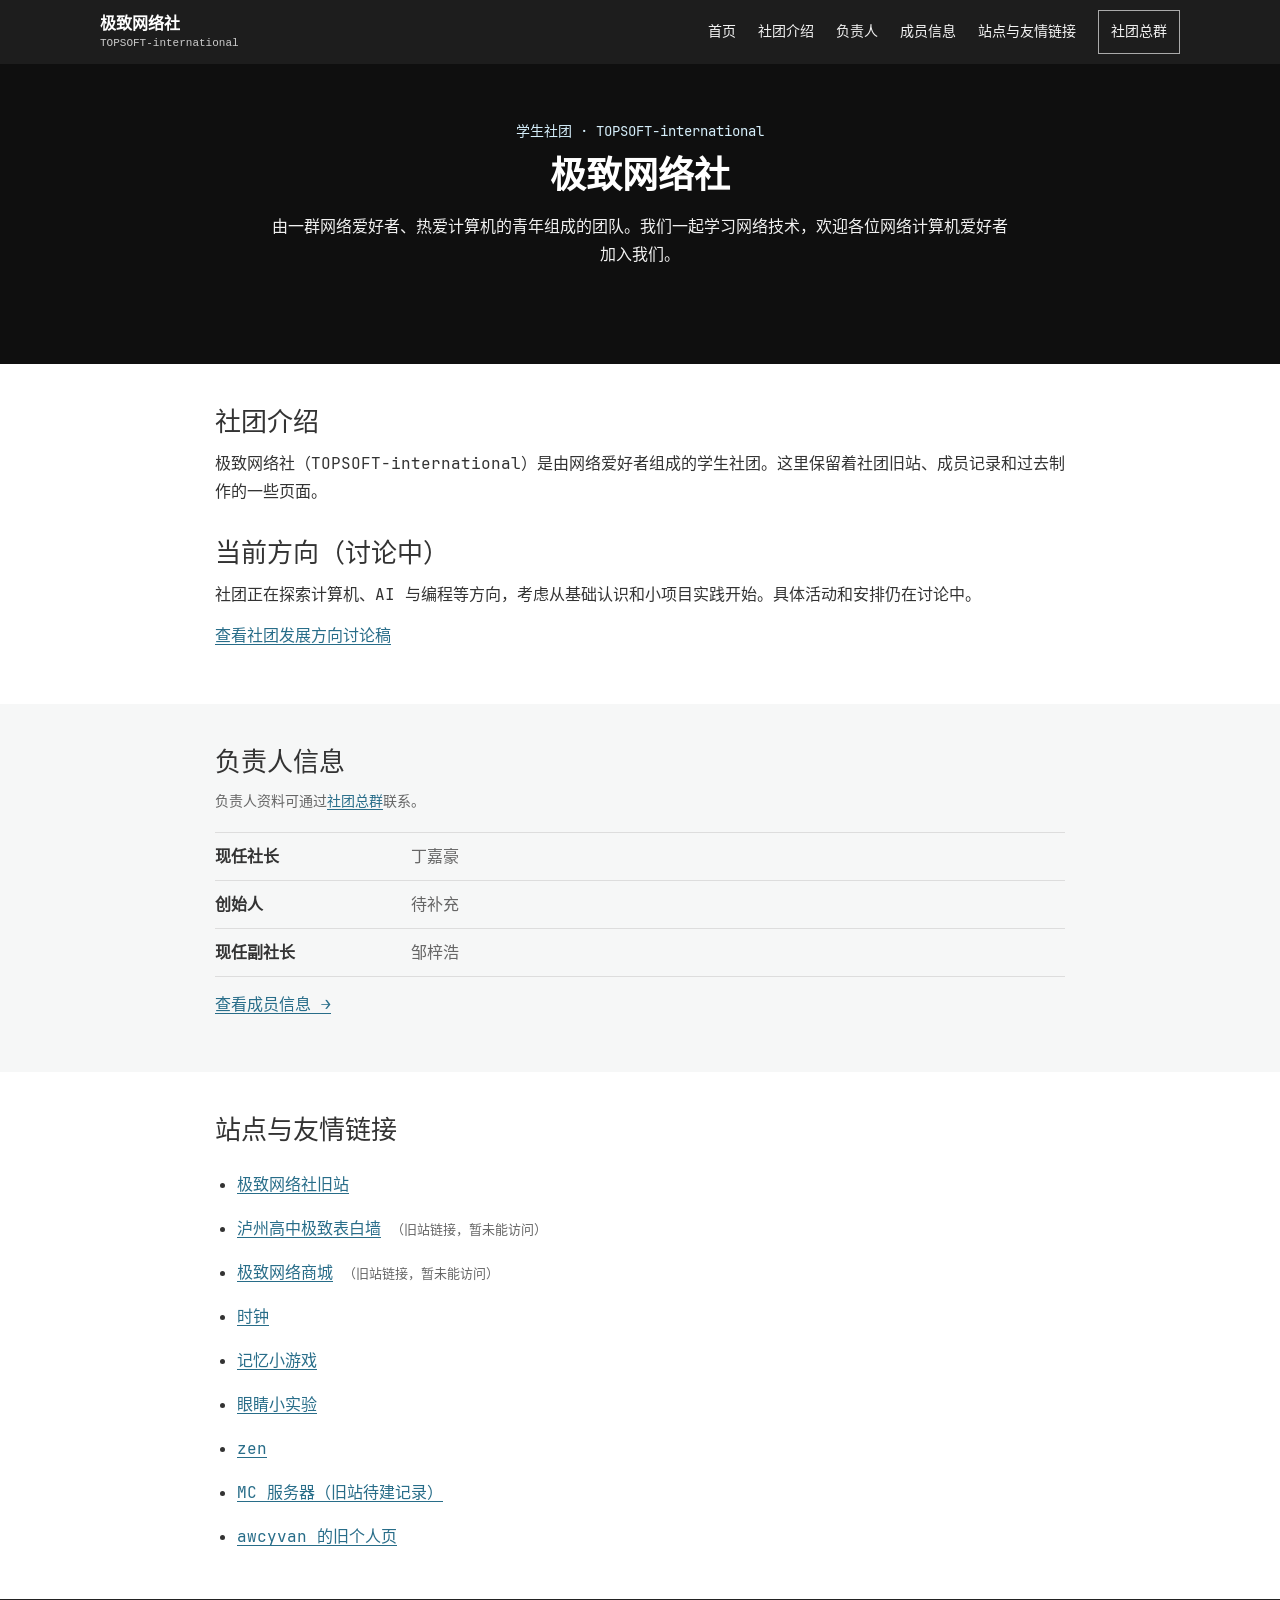
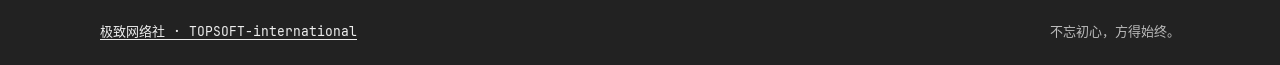
==== commit 4ba04287: "v0.22: separate member data from HTML and add static generation" ====
--- a/index.html
+++ b/index.html
@@ -5,7 +5,6 @@
   <meta name="viewport" content="width=device-width, initial-scale=1">
   <title>极致网络社 · TOPSOFT-international</title>
   <meta name="description" content="极致网络社 TOPSOFT-international：由网络爱好者、热爱计算机的青年组成的学生社团。">
-  <link rel="icon" href="static/vge.ico">
   <link rel="stylesheet" href="static/css/modern.css">
 </head>
 <body>
@@ -18,7 +17,7 @@
         <a href="#top">首页</a>
         <a href="#about">社团介绍</a>
         <a href="#team">负责人</a>
-        <a href="people.html">历史档案</a>
+        <a href="people.html">成员信息</a>
         <a href="#resources">站点与友情链接</a>
         <a class="nav-join" href="https://qm.qq.com/cgi-bin/qm/qr?k=X78BXS3GPqKQI8qZFkBOYeE2OFZiVRZ5&amp;jump_from=webapi&amp;authKey=dlEL1zpl6dccUEoHBJ4lcfcyebdSodxH7apOvu3MW9T4zhwl5leeJUyWDfdWJ1bE" target="_blank" rel="noopener">社团总群</a>
       </nav>
@@ -42,13 +41,13 @@
     <section class="section section-muted" id="team" aria-labelledby="team-title">
       <div class="shell content-narrow">
         <h2 id="team-title">负责人信息</h2>
-        <p class="section-intro">现任社长、副社长及创始人的资料待补充，可通过<a href="https://qm.qq.com/cgi-bin/qm/qr?k=X78BXS3GPqKQI8qZFkBOYeE2OFZiVRZ5&amp;jump_from=webapi&amp;authKey=dlEL1zpl6dccUEoHBJ4lcfcyebdSodxH7apOvu3MW9T4zhwl5leeJUyWDfdWJ1bE" target="_blank" rel="noopener">社团总群</a>联系。</p>
+        <p class="section-intro">负责人资料可通过<a href="https://qm.qq.com/cgi-bin/qm/qr?k=X78BXS3GPqKQI8qZFkBOYeE2OFZiVRZ5&amp;jump_from=webapi&amp;authKey=dlEL1zpl6dccUEoHBJ4lcfcyebdSodxH7apOvu3MW9T4zhwl5leeJUyWDfdWJ1bE" target="_blank" rel="noopener">社团总群</a>联系。</p>
         <dl class="leaders">
-          <div><dt>现任社长</dt><dd>待补充</dd></div>
+          <div><dt>现任社长</dt><dd><!-- PEOPLE:PRESIDENT:START -->丁嘉豪<!-- PEOPLE:PRESIDENT:END --></dd></div>
           <div><dt>创始人</dt><dd>待补充</dd></div>
-          <div><dt>现任副社长</dt><dd>待补充</dd></div>
+          <div><dt>现任副社长</dt><dd><!-- PEOPLE:VICE-PRESIDENT:START -->邹梓浩<!-- PEOPLE:VICE-PRESIDENT:END --></dd></div>
         </dl>
-        <p><a href="people.html">查看历史档案 →</a></p>
+        <p><a href="people.html">查看成员信息 →</a></p>
       </div>
     </section>
     <section class="section" id="resources" aria-labelledby="resources-title">
--- a/static/css/modern.css
+++ b/static/css/modern.css
@@ -1,8 +1,10 @@
 @charset "UTF-8";
+@font-face { font-family:"JetBrainsMono Nerd Font Mono";src:url("../fonts/JetBrainsMonoNerdFontMono-Regular.ttf") format("truetype");font-weight:400;font-style:normal;font-display:swap; }
+@font-face { font-family:"Noto Sans Mono CJK SC";src:url("../fonts/NotoSansMonoCJKsc-Regular.otf") format("opentype");font-weight:400;font-style:normal;font-display:swap; }
 :root { --ink:#333; --muted:#666; --line:#ddd; --paper:#fff; --soft:#f6f7f7; --blue:#87ceeb; --blue-dark:#347f9e; --shell:min(1080px,calc(100% - 40px)); }
 * { box-sizing:border-box; }
 html { scroll-behavior:smooth; scroll-padding-top:76px; }
-body { margin:0; color:var(--ink); background:var(--paper); font:16px/1.7 Arial,"Microsoft YaHei",sans-serif; }
+body { margin:0; color:var(--ink); background:var(--paper); font:16px/1.7 "JetBrainsMono Nerd Font Mono","Noto Sans Mono CJK SC",monospace; }
 a { color:#286d89; text-decoration:underline; text-underline-offset:3px; }
 a:hover { color:#17465a; }
 a:focus-visible,button:focus-visible,summary:focus-visible { outline:3px solid #287e9f; outline-offset:3px; }
@@ -48,11 +50,13 @@
 .page-heading { padding:38px 0 25px; }.page-heading h1 { margin:0 0 8px;font-size:32px;font-weight:500; }.page-heading p { margin:0;color:var(--muted); }
 .archive-section { padding:26px 0 38px;border-top:1px solid var(--line); }.archive-section h2 { margin:0 0 15px;font-size:23px;font-weight:500; }
 .archive-note { color:var(--muted);font-size:14px; }
+.archive-year { border-bottom:1px solid var(--line); }.archive-year > summary { min-height:44px;padding:9px 0;line-height:26px;cursor:pointer;font-weight:600; }.archive-year .archive-list { margin:0 0 0 20px;border-top:1px solid var(--line); }
 .archive-list { margin:0;border-top:1px solid var(--line); }.archive-person { border-bottom:1px solid var(--line);padding:12px 0; }
 .archive-person summary { display:list-item;min-height:44px;padding:9px 0;line-height:26px;cursor:pointer;font-weight:600;overflow-wrap:anywhere; }
 .archive-person summary span { margin-left:10px;color:var(--muted);font-size:14px;font-weight:400; }
 .archive-info { padding:7px 0 2px 20px;color:var(--muted);font-size:14px; }.archive-info p { margin:3px 0; }.archive-info a { display:inline-block;margin-top:4px; }
 .archive-info p { overflow-wrap:anywhere; }
+.member-entry-heading { margin:0;padding:9px 0;line-height:26px;font-weight:600; }
 .small-note { font-size:13px; }
 @media(max-width:900px) {
  :root { --shell:calc(100% - 30px); }
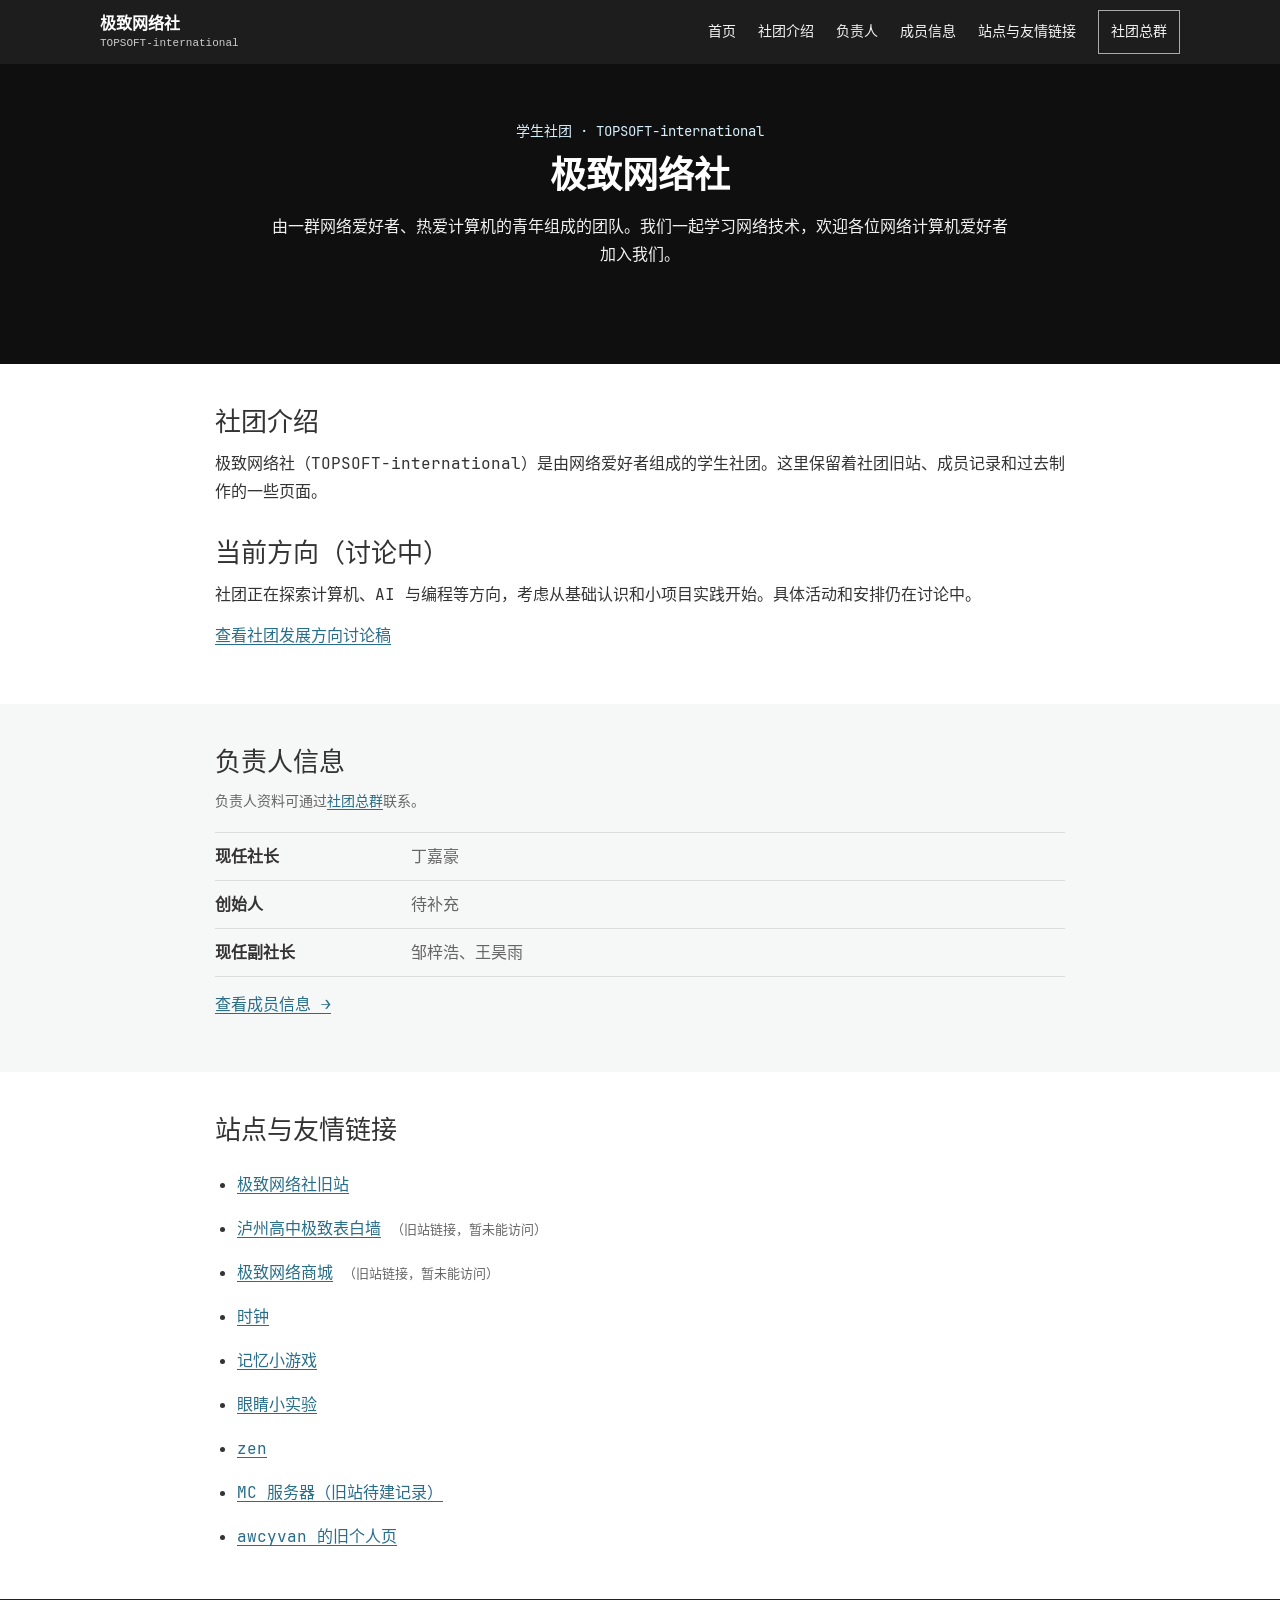
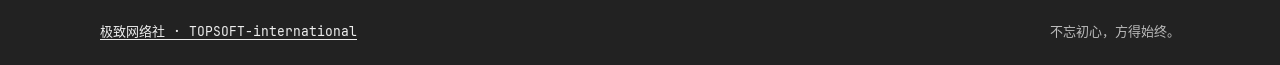
==== commit 980714ea: "Temporary direct member page update" ====
--- a/index.html
+++ b/index.html
@@ -45,7 +45,7 @@
         <dl class="leaders">
           <div><dt>现任社长</dt><dd><!-- PEOPLE:PRESIDENT:START -->丁嘉豪<!-- PEOPLE:PRESIDENT:END --></dd></div>
           <div><dt>创始人</dt><dd>待补充</dd></div>
-          <div><dt>现任副社长</dt><dd><!-- PEOPLE:VICE-PRESIDENT:START -->邹梓浩<!-- PEOPLE:VICE-PRESIDENT:END --></dd></div>
+          <div><dt>现任副社长</dt><dd><!-- PEOPLE:VICE-PRESIDENT:START -->邹梓浩、王昊雨<!-- PEOPLE:VICE-PRESIDENT:END --></dd></div>
         </dl>
         <p><a href="people.html">查看成员信息 →</a></p>
       </div>
